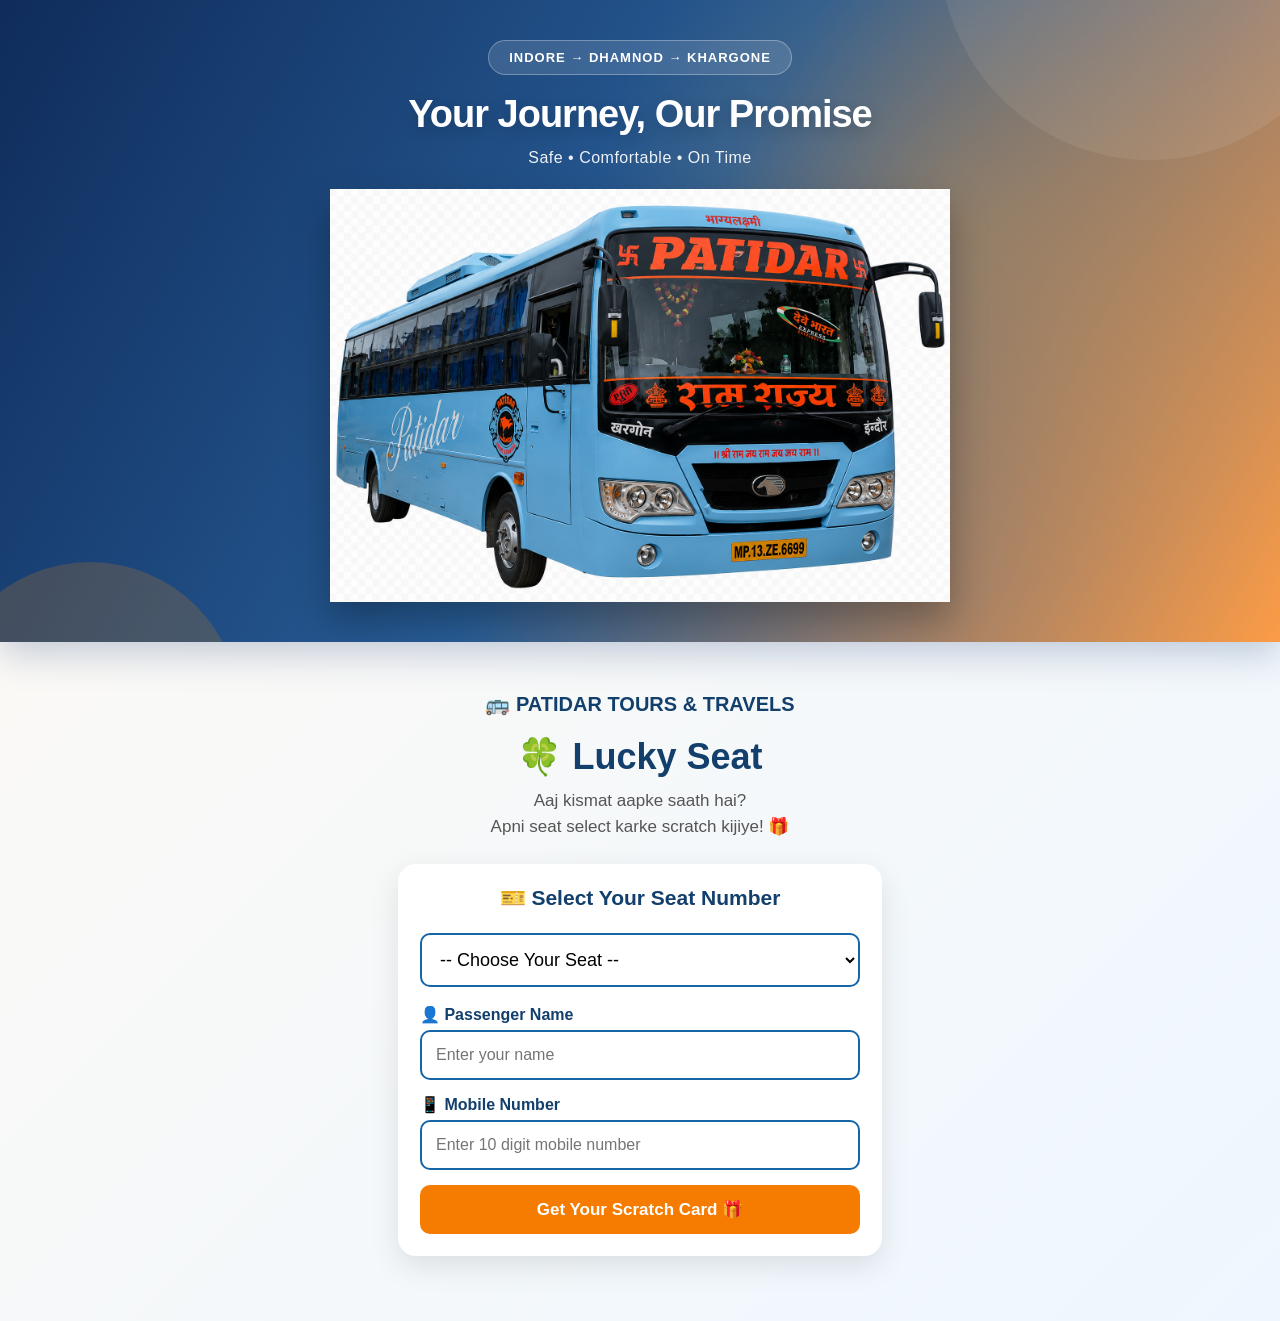
==== index.html @ 8075b00e "Update index.html" ====
<!DOCTYPE html>
<html lang="en">
<head>
<meta charset="UTF-8">
<meta name="viewport" content="width=device-width, initial-scale=1.0">

<title>Patidar Lucky Seat</title>

<style>
*{
    box-sizing:border-box;
}
    
body{
    margin:0;
    min-height:100vh;
    font-family:Arial, sans-serif;
    background:linear-gradient(135deg,#fffaf3,#eef7ff);
    color:#123f6b;
}

.container{
    width:100%;
    max-width:520px;
    margin:auto;
    padding:25px 18px 40px;
    text-align:center;
}

.brand{
    font-size:20px;
    font-weight:800;
    margin-bottom:20px;
}

h1{
    margin:0;
    font-size:36px;
}

.subtitle{
    color:#555;
    font-size:17px;
    line-height:1.5;
    margin:10px 0 25px;
}


/* SEAT SELECTION */

.seat-box{
    background:white;
    border-radius:18px;
    padding:22px;
    box-shadow:0 10px 30px rgba(0,0,0,.10);
    margin-bottom:25px;
}

.seat-box h2{
    margin-top:0;
    font-size:21px;
}

select{
    width:100%;
    padding:14px;
    font-size:18px;
    border:2px solid #1565a8;
    border-radius:10px;
    background:white;
    margin-top:5px;
}

.continue-btn{
    width:100%;
    border:0;
    border-radius:10px;
    padding:14px;
    margin-top:15px;
    font-size:17px;
    font-weight:bold;
    color:white;
    background:#f57c00;
    cursor:pointer;
}


/* SCRATCH AREA */

#gameArea{
    display:none;
}

.selected-seat{
    font-size:18px;
    font-weight:bold;
    margin-bottom:15px;
}

.scratch-wrapper{
    position:relative;
    width:100%;
    height:300px;
    border-radius:22px;
    overflow:hidden;
    box-shadow:0 12px 35px rgba(0,0,0,.18);
    background:white;
}

.result{
    position:absolute;
    inset:0;
    display:flex;
    flex-direction:column;
    align-items:center;
    justify-content:center;
    padding:25px;
    background:white;
}

.result-icon{
    font-size:55px;
    margin-bottom:5px;
}

.result h2{
    margin:5px 0 10px;
    font-size:27px;
}

.result p{
    margin:5px 0;
    font-size:17px;
    line-height:1.45;
}

.winner{
    color:#ef6c00;
}

.loser{
    color:#1565a8;
}

.discount{
    font-size:32px !important;
    font-weight:900;
    color:#ef6c00;
}

.verify{
    margin-top:13px !important;
    font-size:13px !important;
    color:#666;
}


/* CANVAS */

canvas{
    position:absolute;
    inset:0;
    width:100%;
    height:100%;
    cursor:pointer;
    touch-action:none;
}

.scratch-text{
    margin-top:20px;
    font-size:21px;
    font-weight:bold;
}

.small{
    color:#666;
    font-size:14px;
    margin-top:7px;
}


/* MOBILE */

@media(max-width:480px){

    .container{
        padding-top:20px;
    }

    h1{
        font-size:31px;
    }

    .scratch-wrapper{
        height:280px;
    }
}
    /* ===== PREMIUM ANIMATED BACKGROUND ===== */

.premium-bg{
    position: fixed;
    inset: 0;
    overflow: hidden;
    pointer-events: none;
    z-index: 0;
}

.container{
    position: relative;
    z-index: 2;
}

/* Floating Items */
.float-item{
    position: absolute;
    opacity: 0.16;
    font-size: 28px;
    animation: premiumFloat 9s ease-in-out infinite;
    filter: blur(0.2px);
}

.f1{ left:8%;  top:15%; animation-delay:0s; }
.f2{ left:88%; top:22%; animation-delay:1s; }
.f3{ left:18%; top:72%; animation-delay:2s; }
.f4{ left:82%; top:68%; animation-delay:3s; }
.f5{ left:48%; top:8%;  animation-delay:4s; }
.f6{ left:65%; top:82%; animation-delay:5s; }
.f7{ left:4%;  top:48%; animation-delay:6s; }

@keyframes premiumFloat{
    0%,100%{
        transform: translateY(0) rotate(0deg) scale(1);
    }

    50%{
        transform: translateY(-30px) rotate(10deg) scale(1.12);
    }
}


/* ===== MOVING BUS ===== */

.bus-animation{
    position: fixed;
    bottom: 18px;
    left: -100px;
    z-index: 1;
    pointer-events: none;
    opacity: 0.22;
    animation: busDrive 22s linear infinite;
}

.bus-animation span{
    font-size: 38px;
    display: block;
    animation: busBounce 0.7s ease-in-out infinite alternate;
}

@keyframes busDrive{
    from{
        transform: translateX(-100px);
    }

    to{
        transform: translateX(calc(100vw + 200px));
    }
}

@keyframes busBounce{
    from{
        transform: translateY(0);
    }

    to{
        transform: translateY(-3px);
    }
}


/* Mobile Optimization */

@media(max-width:600px){

    .float-item{
        font-size:22px;
        opacity:0.12;
    }

    .bus-animation span{
        font-size:30px;
    }

    .bus-animation{
        animation-duration:18s;
    }
}
/* ===== PREMIUM HERO SECTION ===== */

.hero-section{
    position:relative;
    width:100%;
    min-height:260px;
    margin-bottom:25px;
    overflow:hidden;

    background:
        linear-gradient(
            120deg,
            rgba(5,35,85,0.96),
            rgba(10,70,135,0.88),
            rgba(255,120,0,0.72)
        );

    display:flex;
    align-items:center;
    justify-content:center;

    box-shadow:0 12px 35px rgba(0,40,100,0.22);
}

.hero-section::before{
    content:"";
    position:absolute;
    width:420px;
    height:420px;
    border-radius:50%;
    background:rgba(255,255,255,0.08);
    top:-260px;
    right:-80px;
}

.hero-section::after{
    content:"";
    position:absolute;
    width:300px;
    height:300px;
    border-radius:50%;
    background:rgba(255,140,0,0.18);
    bottom:-220px;
    left:-60px;
}

.hero-overlay{
    position:absolute;
    inset:0;
    background:
        radial-gradient(
            circle at 75% 35%,
            rgba(255,165,50,0.25),
            transparent 35%
        );
}

.hero-content{
    position:relative;
    z-index:2;
    text-align:center;
    color:white;
    padding:40px 20px;
}

.hero-route{
    display:inline-block;
    padding:9px 20px;
    margin-bottom:18px;

    background:rgba(255,255,255,0.13);
    border:1px solid rgba(255,255,255,0.30);
    border-radius:50px;

    font-size:13px;
    font-weight:700;
    letter-spacing:1px;

    backdrop-filter:blur(8px);
}

.hero-content h2{
    margin:0;
    font-size:38px;
    font-weight:800;
    letter-spacing:-1px;
    text-shadow:0 4px 15px rgba(0,0,0,0.18);
}

.hero-content p{
    margin:13px 0 0;
    font-size:16px;
    font-weight:500;
    letter-spacing:.5px;
    opacity:.92;
}

@media(max-width:600px){

    .hero-section{
        min-height:220px;
    }

    .hero-content{
        padding:32px 15px;
    }

    .hero-content h2{
        font-size:29px;
    }

    .hero-route{
        font-size:11px;
        padding:8px 14px;
    }

    .hero-content p{
        font-size:14px;
    }
}
    /* ===== HERO BUS IMAGE ===== */

.hero-bus-wrap{
    width:100%;
    display:flex;
    justify-content:center;
    margin-top:22px;
    position:relative;
    z-index:3;
}

.hero-bus{
    width:min(620px, 92vw);
    height:auto;
    display:block;
    object-fit:contain;

    filter:drop-shadow(0 18px 18px rgba(0,0,0,0.28));

    animation:heroBusFloat 4s ease-in-out infinite;
}

@keyframes heroBusFloat{
    0%,100%{
        transform:translateY(0);
    }

    50%{
        transform:translateY(-7px);
    }
}

@media(max-width:600px){

    .hero-bus-wrap{
        margin-top:16px;
    }

    .hero-bus{
        width:96%;
    }
}
</style>
</head>
<body>

<!-- PREMIUM HERO SECTION -->
<section class="hero-section">

    <div class="hero-overlay"></div>

    <div class="hero-content">
        <div class="hero-route">
            INDORE → DHAMNOD → KHARGONE
        </div>

        <h2>Your Journey, Our Promise</h2>

        <p>Safe • Comfortable • On Time</p>
<div class="hero-bus-wrap">
    <img src="patidar - bus.png" alt="Patidar Tours and Travels Bus" class="hero-bus">
</div>
    </div>

</section>
<!-- PREMIUM HERO SECTION END -->
    
<div class="container">

    <div class="brand">
        🚌 PATIDAR TOURS & TRAVELS
    </div>

    <h1>🍀 Lucky Seat</h1>

    <div class="subtitle">
        Aaj kismat aapke saath hai?<br>
        Apni seat select karke scratch kijiye! 🎁
    </div>


    <!-- SEAT SELECTION -->

    <div class="seat-box" id="seatBox">

        <h2>🎫 Select Your Seat Number</h2>

        <select id="seatSelect">
            <option value="">-- Choose Your Seat --</option>
        </select>
<div style="margin-top:18px; text-align:left;">

    <label for="passengerName"><b>👤 Passenger Name</b></label>
    <input
        type="text"
        id="passengerName"
        placeholder="Enter your name"
        required
        style="width:100%; padding:14px; margin-top:6px; margin-bottom:15px;
        font-size:16px; border:2px solid #1565a8; border-radius:10px;"
    >

    <label for="mobileNumber"><b>📱 Mobile Number</b></label>
    <input
        type="tel"
        id="mobileNumber"
        placeholder="Enter 10 digit mobile number"
        maxlength="10"
        inputmode="numeric"
        required
        style="width:100%; padding:14px; margin-top:6px;
        font-size:16px; border:2px solid #1565a8; border-radius:10px;"
    >

</div>
        <button class="continue-btn" onclick="submitPassengerData()">
    Get Your Scratch Card 🎁
</button>

    </div>


    <!-- SCRATCH GAME -->

    <div id="gameArea">

        <div class="selected-seat">
            🎫 Your Seat: <span id="displaySeat"></span>
        </div>

        <div class="scratch-wrapper">

            <div class="result" id="result"></div>

            <canvas id="scratchCanvas"></canvas>

        </div>

        <div class="scratch-text">
            👆 Scratch Here
        </div>

        <div class="small">
            Use your finger to scratch the card
        </div>

    </div>

</div>


<script>
const SHEET_WEB_APP_URL = "https://script.google.com/macros/s/AKfycbxPa65lJwIrm06nA1Egi23fTiOw15fePBLlhkHY67nPVcqnFiXXKgF8hLTj6h0CP2_F-g/exec";
/* ==================================================
   🔐 DAILY LUCKY SEATS

   DAILY SIRF YE 2 NUMBERS CHANGE KARNE HAIN.

   Example:
   const luckySeats = [12, 28];

================================================== */

const luckySeats = [3, 7];


/* CREATE SEATS 1 TO 45 */

const seatSelect = document.getElementById("seatSelect");

for(let i = 1; i <= 45; i++){

    const option = document.createElement("option");

    option.value = i;
    option.textContent = "Seat " + i;

    seatSelect.appendChild(option);
}

async function submitPassengerData() {

    const seat = document.getElementById("seatSelect").value;
    const name = document.getElementById("passengerName").value.trim();
    const mobile = document.getElementById("mobileNumber").value.trim();

    if (!seat) {
        alert("Please select your actual seat number.");
        return;
    }

    if (!name) {
        alert("Please enter your name.");
        return;
    }

    if (!/^[0-9]{10}$/.test(mobile)) {
        alert("Please enter a valid 10 digit mobile number.");
        return;
    }

    try {

        startGame();

    } catch (error) {

        alert("Something went wrong. Please try again.");

    }
}
/* START GAME */

function startGame(){

    const seat = parseInt(seatSelect.value);

    if(!seat){

        alert("Please select your actual seat number.");

        return;
    }

    document.getElementById("seatBox").style.display = "none";

    document.getElementById("gameArea").style.display = "block";

    document.getElementById("displaySeat").textContent = seat;

    createResult(seat);

    setupScratch();
}


/* CREATE RESULT */

function createResult(seat){

    const result = document.getElementById("result");

    if(luckySeats.includes(seat)){

        result.innerHTML = `

        <div class="result-icon">🎉</div>

        <h2 class="winner">
            CONGRATULATIONS!
        </h2>

        <p>
            Your seat is today's
            <strong>Lucky Seat!</strong>
        </p>

        <p class="discount">
            🎁 50% OFF
        </p>

        <p>
            Enjoy your lucky journey with<br>
            Patidar Tours & Travels 🚌
        </p>

        <p class="verify">
            *Offer valid only for the selected seat number.
            Please show this screen and your ticket to the conductor.
        </p>

        `;

    }else{

        result.innerHTML = `

        <div class="result-icon">🍀</div>

        <h2 class="loser">
            BETTER LUCK NEXT TIME!
        </h2>

        <p>
            Aaj kismat thodi aur door hai 😊
        </p>

        <p>
            Keep travelling with<br>
            <strong>Patidar Tours & Travels</strong>
        </p>

        <p>
            🚌 Have a Safe & Pleasant Journey!
        </p>

        `;
    }  

    const passengerName = document.getElementById("passengerName").value.trim();
const mobileNumber = document.getElementById("mobileNumber").value.trim();

const resultStatus = luckySeats.includes(seat) ? "WIN - 50% OFF" : "LOSE";

fetch(SHEET_WEB_APP_URL, {
    method: "POST",
    mode: "no-cors",
    headers: {
        "Content-Type": "application/json"
    },
    body: JSON.stringify({
        name: passengerName,
        mobile: mobileNumber,
        seat: seat,
        result: resultStatus
    })
});
}


/* SCRATCH CARD */

function setupScratch(){

    const canvas = document.getElementById("scratchCanvas");

    const wrapper = canvas.parentElement;

    const rect = wrapper.getBoundingClientRect();

    const dpr = window.devicePixelRatio || 1;

    canvas.width = rect.width * dpr;
    canvas.height = rect.height * dpr;

    const ctx = canvas.getContext("2d");

    ctx.scale(dpr,dpr);


    /* Scratch Cover */

    const gradient = ctx.createLinearGradient(
        0,
        0,
        rect.width,
        rect.height
    );

    gradient.addColorStop(0,"#07599a");
    gradient.addColorStop(.55,"#1679ba");
    gradient.addColorStop(1,"#f57c00");

    ctx.fillStyle = gradient;

    ctx.fillRect(
        0,
        0,
        rect.width,
        rect.height
    );


    /* Cover Text */

    ctx.fillStyle = "white";

    ctx.textAlign = "center";

    ctx.font = "bold 28px Arial";

    ctx.fillText(
        "🎁 SCRATCH HERE",
        rect.width / 2,
        rect.height / 2
    );

    ctx.font = "16px Arial";

    ctx.fillText(
        "Reveal Your Luck",
        rect.width / 2,
        rect.height / 2 + 35
    );


    let scratching = false;


    function scratch(x,y){

        ctx.globalCompositeOperation = "destination-out";

        ctx.beginPath();

        ctx.arc(
            x,
            y,
            28,
            0,
            Math.PI * 2
        );

        ctx.fill();
    }


    function position(e){

        const r = canvas.getBoundingClientRect();

        const point = e.touches ? e.touches[0] : e;

        return {
            x:point.clientX-r.left,
            y:point.clientY-r.top
        };
    }


    canvas.addEventListener("mousedown",()=>scratching=true);

    canvas.addEventListener("mouseup",()=>scratching=false);

    canvas.addEventListener("mouseleave",()=>scratching=false);


    canvas.addEventListener("mousemove",(e)=>{

        if(!scratching) return;

        const p=position(e);

        scratch(p.x,p.y);
    });


    canvas.addEventListener("touchstart",(e)=>{

        e.preventDefault();

        scratching=true;

        const p=position(e);

        scratch(p.x,p.y);

    },{passive:false});


    canvas.addEventListener("touchmove",(e)=>{

        e.preventDefault();

        if(!scratching) return;

        const p=position(e);

        scratch(p.x,p.y);

    },{passive:false});


    canvas.addEventListener("touchend",()=>scratching=false);

}

</script>

</body>
</html>
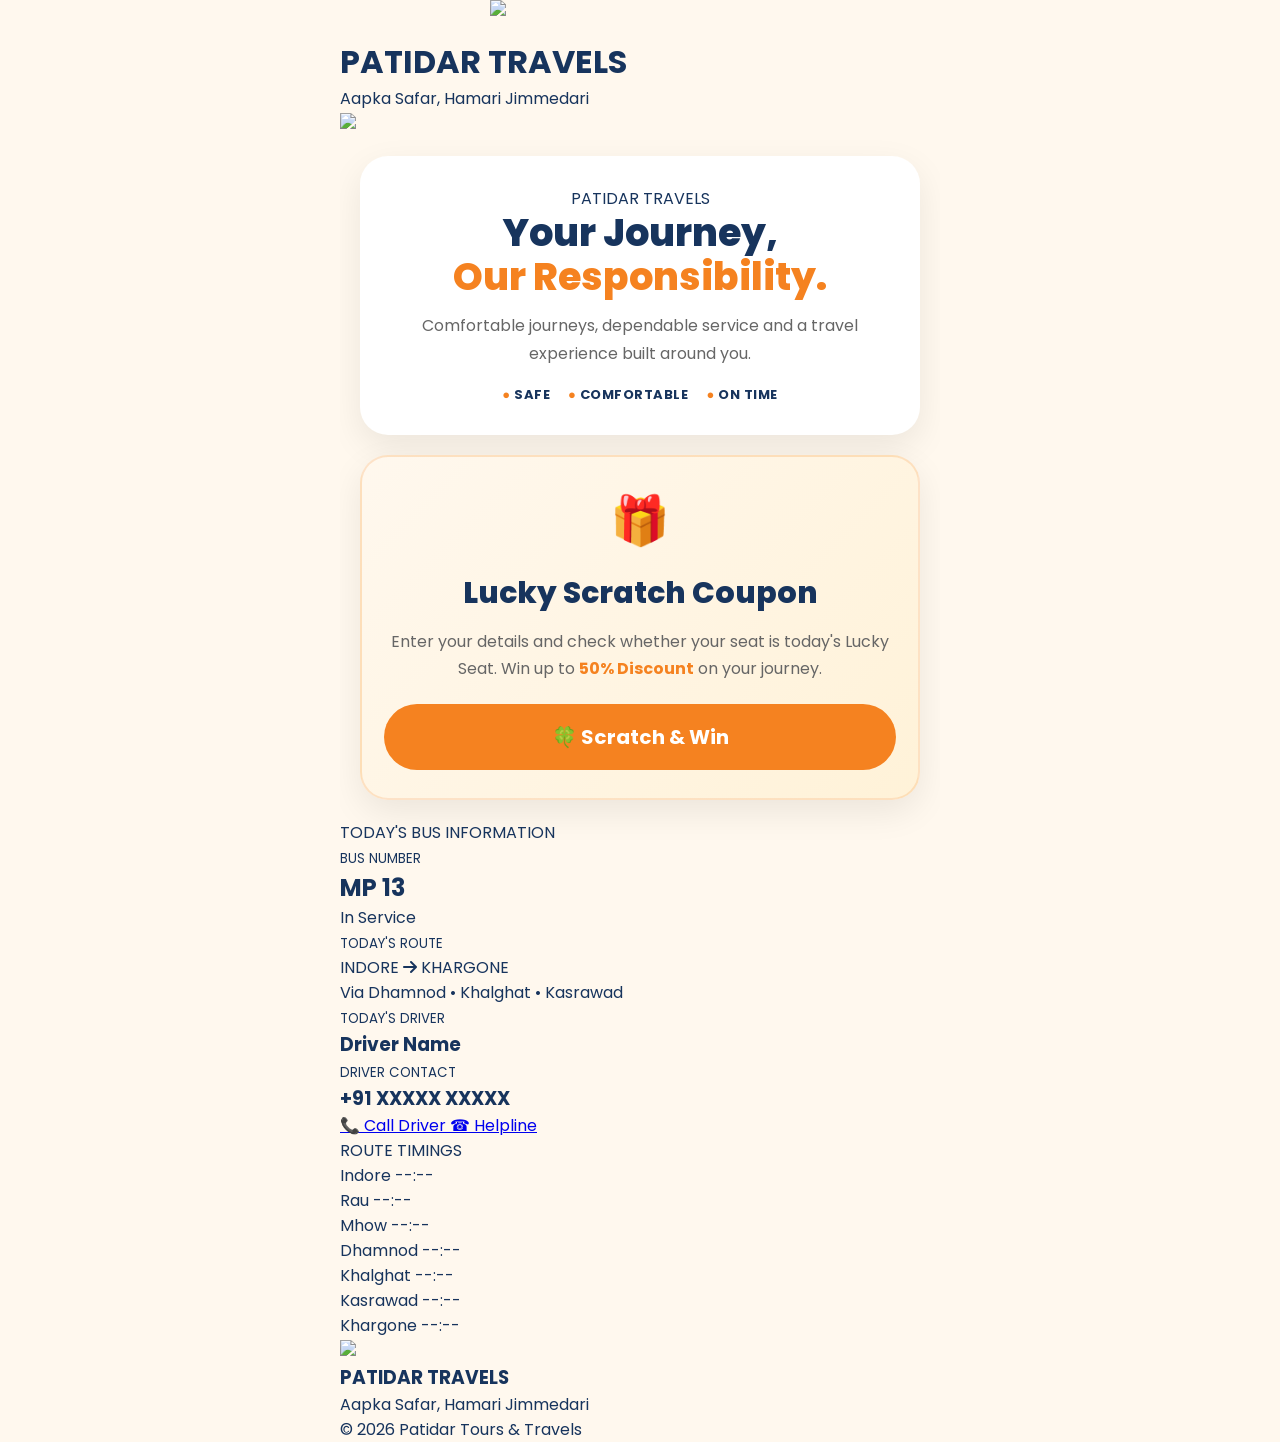
==== commit b359df2b: "Update index.html" ====
--- a/index.html
+++ b/index.html
@@ -1,887 +1,301 @@
 <!DOCTYPE html>
 <html lang="en">
+
 <head>
+
 <meta charset="UTF-8">
+
 <meta name="viewport" content="width=device-width, initial-scale=1.0">
 
 <title>Patidar Lucky Seat</title>
 
-<style>
-*{
-    box-sizing:border-box;
-}
-    
-body{
-    margin:0;
-    min-height:100vh;
-    font-family:Arial, sans-serif;
-    background:linear-gradient(135deg,#fffaf3,#eef7ff);
-    color:#123f6b;
-}
-
-.container{
-    width:100%;
-    max-width:520px;
-    margin:auto;
-    padding:25px 18px 40px;
-    text-align:center;
-}
-
-.brand{
-    font-size:20px;
-    font-weight:800;
-    margin-bottom:20px;
-}
-
-h1{
-    margin:0;
-    font-size:36px;
-}
-
-.subtitle{
-    color:#555;
-    font-size:17px;
-    line-height:1.5;
-    margin:10px 0 25px;
-}
-
-
-/* SEAT SELECTION */
-
-.seat-box{
-    background:white;
-    border-radius:18px;
-    padding:22px;
-    box-shadow:0 10px 30px rgba(0,0,0,.10);
-    margin-bottom:25px;
-}
-
-.seat-box h2{
-    margin-top:0;
-    font-size:21px;
-}
-
-select{
-    width:100%;
-    padding:14px;
-    font-size:18px;
-    border:2px solid #1565a8;
-    border-radius:10px;
-    background:white;
-    margin-top:5px;
-}
-
-.continue-btn{
-    width:100%;
-    border:0;
-    border-radius:10px;
-    padding:14px;
-    margin-top:15px;
-    font-size:17px;
-    font-weight:bold;
-    color:white;
-    background:#f57c00;
-    cursor:pointer;
-}
-
-
-/* SCRATCH AREA */
-
-#gameArea{
-    display:none;
-}
-
-.selected-seat{
-    font-size:18px;
-    font-weight:bold;
-    margin-bottom:15px;
-}
-
-.scratch-wrapper{
-    position:relative;
-    width:100%;
-    height:300px;
-    border-radius:22px;
-    overflow:hidden;
-    box-shadow:0 12px 35px rgba(0,0,0,.18);
-    background:white;
-}
-
-.result{
-    position:absolute;
-    inset:0;
-    display:flex;
-    flex-direction:column;
-    align-items:center;
-    justify-content:center;
-    padding:25px;
-    background:white;
-}
-
-.result-icon{
-    font-size:55px;
-    margin-bottom:5px;
-}
-
-.result h2{
-    margin:5px 0 10px;
-    font-size:27px;
-}
-
-.result p{
-    margin:5px 0;
-    font-size:17px;
-    line-height:1.45;
-}
-
-.winner{
-    color:#ef6c00;
-}
-
-.loser{
-    color:#1565a8;
-}
-
-.discount{
-    font-size:32px !important;
-    font-weight:900;
-    color:#ef6c00;
-}
-
-.verify{
-    margin-top:13px !important;
-    font-size:13px !important;
-    color:#666;
-}
-
-
-/* CANVAS */
-
-canvas{
-    position:absolute;
-    inset:0;
-    width:100%;
-    height:100%;
-    cursor:pointer;
-    touch-action:none;
-}
-
-.scratch-text{
-    margin-top:20px;
-    font-size:21px;
-    font-weight:bold;
-}
-
-.small{
-    color:#666;
-    font-size:14px;
-    margin-top:7px;
-}
-
-
-/* MOBILE */
-
-@media(max-width:480px){
-
-    .container{
-        padding-top:20px;
-    }
-
-    h1{
-        font-size:31px;
-    }
-
-    .scratch-wrapper{
-        height:280px;
-    }
-}
-    /* ===== PREMIUM ANIMATED BACKGROUND ===== */
-
-.premium-bg{
-    position: fixed;
-    inset: 0;
-    overflow: hidden;
-    pointer-events: none;
-    z-index: 0;
-}
-
-.container{
-    position: relative;
-    z-index: 2;
-}
-
-/* Floating Items */
-.float-item{
-    position: absolute;
-    opacity: 0.16;
-    font-size: 28px;
-    animation: premiumFloat 9s ease-in-out infinite;
-    filter: blur(0.2px);
-}
-
-.f1{ left:8%;  top:15%; animation-delay:0s; }
-.f2{ left:88%; top:22%; animation-delay:1s; }
-.f3{ left:18%; top:72%; animation-delay:2s; }
-.f4{ left:82%; top:68%; animation-delay:3s; }
-.f5{ left:48%; top:8%;  animation-delay:4s; }
-.f6{ left:65%; top:82%; animation-delay:5s; }
-.f7{ left:4%;  top:48%; animation-delay:6s; }
-
-@keyframes premiumFloat{
-    0%,100%{
-        transform: translateY(0) rotate(0deg) scale(1);
-    }
-
-    50%{
-        transform: translateY(-30px) rotate(10deg) scale(1.12);
-    }
-}
-
-
-/* ===== MOVING BUS ===== */
-
-.bus-animation{
-    position: fixed;
-    bottom: 18px;
-    left: -100px;
-    z-index: 1;
-    pointer-events: none;
-    opacity: 0.22;
-    animation: busDrive 22s linear infinite;
-}
-
-.bus-animation span{
-    font-size: 38px;
-    display: block;
-    animation: busBounce 0.7s ease-in-out infinite alternate;
-}
-
-@keyframes busDrive{
-    from{
-        transform: translateX(-100px);
-    }
-
-    to{
-        transform: translateX(calc(100vw + 200px));
-    }
-}
-
-@keyframes busBounce{
-    from{
-        transform: translateY(0);
-    }
-
-    to{
-        transform: translateY(-3px);
-    }
-}
-
-
-/* Mobile Optimization */
-
-@media(max-width:600px){
-
-    .float-item{
-        font-size:22px;
-        opacity:0.12;
-    }
-
-    .bus-animation span{
-        font-size:30px;
-    }
-
-    .bus-animation{
-        animation-duration:18s;
-    }
-}
-/* ===== PREMIUM HERO SECTION ===== */
-
-.hero-section{
-    position:relative;
-    width:100%;
-    min-height:260px;
-    margin-bottom:25px;
-    overflow:hidden;
-
-    background:
-        linear-gradient(
-            120deg,
-            rgba(5,35,85,0.96),
-            rgba(10,70,135,0.88),
-            rgba(255,120,0,0.72)
-        );
-
-    display:flex;
-    align-items:center;
-    justify-content:center;
-
-    box-shadow:0 12px 35px rgba(0,40,100,0.22);
-}
-
-.hero-section::before{
-    content:"";
-    position:absolute;
-    width:420px;
-    height:420px;
-    border-radius:50%;
-    background:rgba(255,255,255,0.08);
-    top:-260px;
-    right:-80px;
-}
-
-.hero-section::after{
-    content:"";
-    position:absolute;
-    width:300px;
-    height:300px;
-    border-radius:50%;
-    background:rgba(255,140,0,0.18);
-    bottom:-220px;
-    left:-60px;
-}
-
-.hero-overlay{
-    position:absolute;
-    inset:0;
-    background:
-        radial-gradient(
-            circle at 75% 35%,
-            rgba(255,165,50,0.25),
-            transparent 35%
-        );
-}
-
-.hero-content{
-    position:relative;
-    z-index:2;
-    text-align:center;
-    color:white;
-    padding:40px 20px;
-}
-
-.hero-route{
-    display:inline-block;
-    padding:9px 20px;
-    margin-bottom:18px;
-
-    background:rgba(255,255,255,0.13);
-    border:1px solid rgba(255,255,255,0.30);
-    border-radius:50px;
-
-    font-size:13px;
-    font-weight:700;
-    letter-spacing:1px;
-
-    backdrop-filter:blur(8px);
-}
-
-.hero-content h2{
-    margin:0;
-    font-size:38px;
-    font-weight:800;
-    letter-spacing:-1px;
-    text-shadow:0 4px 15px rgba(0,0,0,0.18);
-}
-
-.hero-content p{
-    margin:13px 0 0;
-    font-size:16px;
-    font-weight:500;
-    letter-spacing:.5px;
-    opacity:.92;
-}
-
-@media(max-width:600px){
-
-    .hero-section{
-        min-height:220px;
-    }
-
-    .hero-content{
-        padding:32px 15px;
-    }
-
-    .hero-content h2{
-        font-size:29px;
-    }
-
-    .hero-route{
-        font-size:11px;
-        padding:8px 14px;
-    }
-
-    .hero-content p{
-        font-size:14px;
-    }
-}
-    /* ===== HERO BUS IMAGE ===== */
-
-.hero-bus-wrap{
-    width:100%;
-    display:flex;
-    justify-content:center;
-    margin-top:22px;
-    position:relative;
-    z-index:3;
-}
-
-.hero-bus{
-    width:min(620px, 92vw);
-    height:auto;
-    display:block;
-    object-fit:contain;
-
-    filter:drop-shadow(0 18px 18px rgba(0,0,0,0.28));
-
-    animation:heroBusFloat 4s ease-in-out infinite;
-}
-
-@keyframes heroBusFloat{
-    0%,100%{
-        transform:translateY(0);
-    }
-
-    50%{
-        transform:translateY(-7px);
-    }
-}
-
-@media(max-width:600px){
-
-    .hero-bus-wrap{
-        margin-top:16px;
-    }
-
-    .hero-bus{
-        width:96%;
-    }
-}
-</style>
+<link rel="preconnect" href="https://fonts.googleapis.com">
+
+<link rel="preconnect" href="https://fonts.gstatic.com" crossorigin>
+
+<link href="https://fonts.googleapis.com/css2?family=Poppins:wght@300;400;500;600;700;800&display=swap" rel="stylesheet">
+
+<link rel="stylesheet"
+href="https://cdnjs.cloudflare.com/ajax/libs/font-awesome/6.6.0/css/all.min.css">
+
+<link rel="stylesheet" href="style.css">
+
 </head>
+
 <body>
 
-<!-- PREMIUM HERO SECTION -->
-<section class="hero-section">
-
-    <div class="hero-overlay"></div>
-
-    <div class="hero-content">
-        <div class="hero-route">
-            INDORE → DHAMNOD → KHARGONE
-        </div>
-
-        <h2>Your Journey, Our Promise</h2>
-
-        <p>Safe • Comfortable • On Time</p>
-<div class="hero-bus-wrap">
-    <img src="patidar - bus.png" alt="Patidar Tours and Travels Bus" class="hero-bus">
-</div>
-    </div>
+<div class="container">
+
+<header class="top-header">
+
+<div class="logo-box">
+
+<img src="patidar-logo.png" class="logo">
+
+<h1>PATIDAR TRAVELS</h1>
+
+<p>Aapka Safar, Hamari Jimmedari</p>
+
+</div>
+
+<div class="bus-box">
+
+<img src="patidar-bus.png" class="bus-image">
+
+</div>
+
+</header>
+
+<section class="hero-card">
+
+<div class="brand-line">
+
+PATIDAR TRAVELS
+
+</div>
+
+<h2>
+
+Your Journey,
+
+<span>Our Responsibility.</span>
+
+</h2>
+
+<p>
+
+Comfortable journeys, dependable service and a travel experience built around you.
+
+</p>
+
+<div class="features">
+
+<span>SAFE</span>
+
+<span>COMFORTABLE</span>
+
+<span>ON TIME</span>
+
+</div>
 
 </section>
-<!-- PREMIUM HERO SECTION END -->
-    
-<div class="container">
-
-    <div class="brand">
-        🚌 PATIDAR TOURS & TRAVELS
-    </div>
-
-    <h1>🍀 Lucky Seat</h1>
-
-    <div class="subtitle">
-        Aaj kismat aapke saath hai?<br>
-        Apni seat select karke scratch kijiye! 🎁
-    </div>
-
-
-    <!-- SEAT SELECTION -->
-
-    <div class="seat-box" id="seatBox">
-
-        <h2>🎫 Select Your Seat Number</h2>
-
-        <select id="seatSelect">
-            <option value="">-- Choose Your Seat --</option>
-        </select>
-<div style="margin-top:18px; text-align:left;">
-
-    <label for="passengerName"><b>👤 Passenger Name</b></label>
-    <input
-        type="text"
-        id="passengerName"
-        placeholder="Enter your name"
-        required
-        style="width:100%; padding:14px; margin-top:6px; margin-bottom:15px;
-        font-size:16px; border:2px solid #1565a8; border-radius:10px;"
-    >
-
-    <label for="mobileNumber"><b>📱 Mobile Number</b></label>
-    <input
-        type="tel"
-        id="mobileNumber"
-        placeholder="Enter 10 digit mobile number"
-        maxlength="10"
-        inputmode="numeric"
-        required
-        style="width:100%; padding:14px; margin-top:6px;
-        font-size:16px; border:2px solid #1565a8; border-radius:10px;"
-    >
-
-</div>
-        <button class="continue-btn" onclick="submitPassengerData()">
-    Get Your Scratch Card 🎁
-</button>
-
-    </div>
-
-
-    <!-- SCRATCH GAME -->
-
-    <div id="gameArea">
-
-        <div class="selected-seat">
-            🎫 Your Seat: <span id="displaySeat"></span>
-        </div>
-
-        <div class="scratch-wrapper">
-
-            <div class="result" id="result"></div>
-
-            <canvas id="scratchCanvas"></canvas>
-
-        </div>
-
-        <div class="scratch-text">
-            👆 Scratch Here
-        </div>
-
-        <div class="small">
-            Use your finger to scratch the card
-        </div>
-
-    </div>
-
-</div>
-
-
-<script>
-const SHEET_WEB_APP_URL = "https://script.google.com/macros/s/AKfycbxPa65lJwIrm06nA1Egi23fTiOw15fePBLlhkHY67nPVcqnFiXXKgF8hLTj6h0CP2_F-g/exec";
-/* ==================================================
-   🔐 DAILY LUCKY SEATS
-
-   DAILY SIRF YE 2 NUMBERS CHANGE KARNE HAIN.
-
-   Example:
-   const luckySeats = [12, 28];
-
-================================================== */
-
-const luckySeats = [3, 7];
-
-
-/* CREATE SEATS 1 TO 45 */
-
-const seatSelect = document.getElementById("seatSelect");
-
-for(let i = 1; i <= 45; i++){
-
-    const option = document.createElement("option");
-
-    option.value = i;
-    option.textContent = "Seat " + i;
-
-    seatSelect.appendChild(option);
-}
-
-async function submitPassengerData() {
-
-    const seat = document.getElementById("seatSelect").value;
-    const name = document.getElementById("passengerName").value.trim();
-    const mobile = document.getElementById("mobileNumber").value.trim();
-
-    if (!seat) {
-        alert("Please select your actual seat number.");
-        return;
-    }
-
-    if (!name) {
-        alert("Please enter your name.");
-        return;
-    }
-
-    if (!/^[0-9]{10}$/.test(mobile)) {
-        alert("Please enter a valid 10 digit mobile number.");
-        return;
-    }
-
-    try {
-
-        startGame();
-
-    } catch (error) {
-
-        alert("Something went wrong. Please try again.");
-
-    }
-}
-/* START GAME */
-
-function startGame(){
-
-    const seat = parseInt(seatSelect.value);
-
-    if(!seat){
-
-        alert("Please select your actual seat number.");
-
-        return;
-    }
-
-    document.getElementById("seatBox").style.display = "none";
-
-    document.getElementById("gameArea").style.display = "block";
-
-    document.getElementById("displaySeat").textContent = seat;
-
-    createResult(seat);
-
-    setupScratch();
-}
-
-
-/* CREATE RESULT */
-
-function createResult(seat){
-
-    const result = document.getElementById("result");
-
-    if(luckySeats.includes(seat)){
-
-        result.innerHTML = `
-
-        <div class="result-icon">🎉</div>
-
-        <h2 class="winner">
-            CONGRATULATIONS!
-        </h2>
-
-        <p>
-            Your seat is today's
-            <strong>Lucky Seat!</strong>
-        </p>
-
-        <p class="discount">
-            🎁 50% OFF
-        </p>
-
-        <p>
-            Enjoy your lucky journey with<br>
-            Patidar Tours & Travels 🚌
-        </p>
-
-        <p class="verify">
-            *Offer valid only for the selected seat number.
-            Please show this screen and your ticket to the conductor.
-        </p>
-
-        `;
-
-    }else{
-
-        result.innerHTML = `
-
-        <div class="result-icon">🍀</div>
-
-        <h2 class="loser">
-            BETTER LUCK NEXT TIME!
-        </h2>
-
-        <p>
-            Aaj kismat thodi aur door hai 😊
-        </p>
-
-        <p>
-            Keep travelling with<br>
-            <strong>Patidar Tours & Travels</strong>
-        </p>
-
-        <p>
-            🚌 Have a Safe & Pleasant Journey!
-        </p>
-
-        `;
-    }  
-
-    const passengerName = document.getElementById("passengerName").value.trim();
-const mobileNumber = document.getElementById("mobileNumber").value.trim();
-
-const resultStatus = luckySeats.includes(seat) ? "WIN - 50% OFF" : "LOSE";
-
-fetch(SHEET_WEB_APP_URL, {
-    method: "POST",
-    mode: "no-cors",
-    headers: {
-        "Content-Type": "application/json"
-    },
-    body: JSON.stringify({
-        name: passengerName,
-        mobile: mobileNumber,
-        seat: seat,
-        result: resultStatus
-    })
-});
-}
-
-
-/* SCRATCH CARD */
-
-function setupScratch(){
-
-    const canvas = document.getElementById("scratchCanvas");
-
-    const wrapper = canvas.parentElement;
-
-    const rect = wrapper.getBoundingClientRect();
-
-    const dpr = window.devicePixelRatio || 1;
-
-    canvas.width = rect.width * dpr;
-    canvas.height = rect.height * dpr;
-
-    const ctx = canvas.getContext("2d");
-
-    ctx.scale(dpr,dpr);
-
-
-    /* Scratch Cover */
-
-    const gradient = ctx.createLinearGradient(
-        0,
-        0,
-        rect.width,
-        rect.height
-    );
-
-    gradient.addColorStop(0,"#07599a");
-    gradient.addColorStop(.55,"#1679ba");
-    gradient.addColorStop(1,"#f57c00");
-
-    ctx.fillStyle = gradient;
-
-    ctx.fillRect(
-        0,
-        0,
-        rect.width,
-        rect.height
-    );
-
-
-    /* Cover Text */
-
-    ctx.fillStyle = "white";
-
-    ctx.textAlign = "center";
-
-    ctx.font = "bold 28px Arial";
-
-    ctx.fillText(
-        "🎁 SCRATCH HERE",
-        rect.width / 2,
-        rect.height / 2
-    );
-
-    ctx.font = "16px Arial";
-
-    ctx.fillText(
-        "Reveal Your Luck",
-        rect.width / 2,
-        rect.height / 2 + 35
-    );
-
-
-    let scratching = false;
-
-
-    function scratch(x,y){
-
-        ctx.globalCompositeOperation = "destination-out";
-
-        ctx.beginPath();
-
-        ctx.arc(
-            x,
-            y,
-            28,
-            0,
-            Math.PI * 2
-        );
-
-        ctx.fill();
-    }
-
-
-    function position(e){
-
-        const r = canvas.getBoundingClientRect();
-
-        const point = e.touches ? e.touches[0] : e;
-
-        return {
-            x:point.clientX-r.left,
-            y:point.clientY-r.top
-        };
-    }
-
-
-    canvas.addEventListener("mousedown",()=>scratching=true);
-
-    canvas.addEventListener("mouseup",()=>scratching=false);
-
-    canvas.addEventListener("mouseleave",()=>scratching=false);
-
-
-    canvas.addEventListener("mousemove",(e)=>{
-
-        if(!scratching) return;
-
-        const p=position(e);
-
-        scratch(p.x,p.y);
-    });
-
-
-    canvas.addEventListener("touchstart",(e)=>{
-
-        e.preventDefault();
-
-        scratching=true;
-
-        const p=position(e);
-
-        scratch(p.x,p.y);
-
-    },{passive:false});
-
-
-    canvas.addEventListener("touchmove",(e)=>{
-
-        e.preventDefault();
-
-        if(!scratching) return;
-
-        const p=position(e);
-
-        scratch(p.x,p.y);
-
-    },{passive:false});
-
-
-    canvas.addEventListener("touchend",()=>scratching=false);
-
-}
-
-</script>
+
+    <section class="scratch-card">
+
+<div class="gift-icon">
+
+🎁
+
+</div>
+
+<h2>
+
+Lucky Scratch Coupon
+
+</h2>
+
+<p>
+
+Enter your details and check whether your seat is today's Lucky Seat.
+
+Win up to <strong>50% Discount</strong> on your journey.
+
+</p>
+
+<a href="scratch.html" class="scratch-btn">
+
+🍀 Scratch & Win
+
+</a>
+
+</section>
+
+<section class="bus-info">
+
+<div class="section-title">
+
+TODAY'S BUS INFORMATION
+
+</div>
+
+<div class="bus-card">
+
+<div class="bus-head">
+
+<div class="bus-number">
+
+<small>BUS NUMBER</small>
+
+<h2>MP 13</h2>
+
+</div>
+
+<div class="status">
+
+<span class="dot"></span>
+
+In Service
+
+</div>
+
+</div>
+
+<div class="route-card">
+
+<small>TODAY'S ROUTE</small>
+
+<div class="route-line">
+
+<span>INDORE</span>
+
+<i class="fas fa-arrow-right"></i>
+
+<span>KHARGONE</span>
+
+</div>
+
+<p>
+
+Via Dhamnod • Khalghat • Kasrawad
+
+</p>
+
+</div>
+
+<div class="driver-grid">
+
+<div class="driver-box">
+
+<small>TODAY'S DRIVER</small>
+
+<h3>Driver Name</h3>
+
+</div>
+
+<div class="driver-box">
+
+<small>DRIVER CONTACT</small>
+
+<h3>+91 XXXXX XXXXX</h3>
+
+</div>
+
+</div>
+
+<div class="buttons">
+
+<a href="#">
+
+📞 Call Driver
+
+</a>
+
+<a href="#">
+
+☎ Helpline
+
+</a>
+
+</div>
+
+</div>
+
+</section>
+
+    <section class="route-section">
+
+<div class="section-title">
+
+ROUTE TIMINGS
+
+</div>
+
+<div class="time-card">
+
+<div class="time-row">
+
+<span>Indore</span>
+
+<span>--:--</span>
+
+</div>
+
+<div class="time-row">
+
+<span>Rau</span>
+
+<span>--:--</span>
+
+</div>
+
+<div class="time-row">
+
+<span>Mhow</span>
+
+<span>--:--</span>
+
+</div>
+
+<div class="time-row">
+
+<span>Dhamnod</span>
+
+<span>--:--</span>
+
+</div>
+
+<div class="time-row">
+
+<span>Khalghat</span>
+
+<span>--:--</span>
+
+</div>
+
+<div class="time-row">
+
+<span>Kasrawad</span>
+
+<span>--:--</span>
+
+</div>
+
+<div class="time-row">
+
+<span>Khargone</span>
+
+<span>--:--</span>
+
+</div>
+
+</div>
+
+</section>
+
+<footer class="footer">
+
+<img src="patidar-logo.png" class="footer-logo">
+
+<h3>PATIDAR TRAVELS</h3>
+
+<p>
+
+Aapka Safar, Hamari Jimmedari
+
+</p>
+
+<p class="copyright">
+
+© 2026 Patidar Tours & Travels
+
+</p>
+
+</footer>
+
+</div>
+
+<script src="script.js"></script>
 
 </body>
+
 </html>
--- a/style.css
+++ b/style.css
@@ -0,0 +1,422 @@
+/* ==========================================
+   PATIDAR TOURS & TRAVELS
+   FINAL CSS
+========================================== */
+
+*{
+margin:0;
+padding:0;
+box-sizing:border-box;
+}
+
+:root{
+
+--navy:#17345D;
+--orange:#F58220;
+--light:#FFF8EE;
+--white:#ffffff;
+--text:#555555;
+--shadow:0 12px 35px rgba(0,0,0,.08);
+
+}
+
+body{
+
+font-family:'Poppins',sans-serif;
+
+background:var(--light);
+
+color:var(--navy);
+
+}
+
+.container{
+
+max-width:600px;
+
+margin:auto;
+
+background:var(--light);
+
+min-height:100vh;
+
+overflow:hidden;
+
+}
+
+.hero{
+
+padding:30px 20px;
+
+text-align:center;
+
+}
+/* ==========================================
+   LOGO SECTION
+========================================== */
+
+.logo-section{
+
+display:flex;
+
+flex-direction:column;
+
+align-items:center;
+
+justify-content:center;
+
+margin-bottom:25px;
+
+}
+
+.logo{
+
+width:300px;
+
+max-width:95%;
+
+display:block;
+
+margin:0 auto 22px;
+
+object-fit:contain;
+
+}
+
+.logo-section h1{
+
+font-size:46px;
+
+font-weight:900;
+
+letter-spacing:1px;
+
+line-height:1.08;
+
+color:#17345D;
+
+text-align:center;
+
+margin-bottom:12px;
+
+}
+
+.logo-section h1 span{
+
+color:var(--orange);
+
+}
+
+.logo-section p{
+
+margin-top:10px;
+
+font-size:17px;
+
+font-weight:500;
+
+color:#666;
+
+text-align:center;
+
+}
+
+/* ==========================================
+   BUS IMAGE
+========================================== */
+
+.bus-section{
+
+display:flex;
+
+justify-content:center;
+
+align-items:center;
+
+width:100%;
+
+margin:28px auto 10px;
+
+}
+
+.bus{
+
+width:380px;
+
+max-width:96%;
+
+display:block;
+
+margin:auto;
+
+object-fit:contain;
+
+filter:drop-shadow(0 18px 35px rgba(0,0,0,.18));
+
+}
+
+.bus:hover{
+
+transform:scale(1.03);
+
+}
+/* ==========================================
+   HERO CARD
+========================================== */
+
+.hero-card{
+
+background:#ffffff;
+
+border-radius:28px;
+
+padding:28px 24px;
+
+margin:20px;
+
+box-shadow:var(--shadow);
+
+text-align:center;
+
+}
+
+.hero-card h2{
+
+font-size:44px;
+
+font-weight:900;
+
+line-height:1.08;
+
+margin-bottom:16px;
+
+color:#17345D;
+
+}
+
+.hero-card h2 span{
+
+display:block;
+
+color:var(--orange);
+
+}
+
+.hero-card p{
+
+font-size:16px;
+
+line-height:1.8;
+
+color:#666;
+
+margin-bottom:18px;
+
+}
+
+.features{
+
+display:flex;
+
+justify-content:center;
+
+gap:16px;
+
+flex-wrap:wrap;
+
+margin-top:10px;
+
+}
+
+.features span{
+
+font-size:15px;
+
+font-weight:700;
+
+letter-spacing:.5px;
+
+color:#17345D;
+
+}
+
+.features span::before{
+
+content:"● ";
+
+color:var(--orange);
+
+}
+
+/* ==========================
+   HERO CARD
+========================== */
+
+.hero-card{
+
+background:#fff;
+
+margin:20px;
+
+padding:30px 22px;
+
+border-radius:28px;
+
+box-shadow:0 12px 35px rgba(0,0,0,.08);
+
+text-align:center;
+
+}
+
+.hero-card h2{
+
+font-size:38px;
+
+line-height:1.15;
+
+font-weight:800;
+
+color:#17345D;
+
+margin-bottom:14px;
+
+}
+
+.hero-card h2 span{
+
+display:block;
+
+color:#F58220;
+
+}
+
+.hero-card p{
+
+font-size:16px;
+
+line-height:1.7;
+
+color:#666;
+
+margin-bottom:18px;
+
+}
+
+.features{
+
+display:flex;
+
+justify-content:center;
+
+gap:18px;
+
+flex-wrap:wrap;
+
+}
+
+.features span{
+
+font-size:13px;
+
+font-weight:700;
+
+color:#17345D;
+
+}
+
+.features span::before{
+
+content:"● ";
+
+color:#F58220;
+
+}
+/* ==========================
+   LUCKY SCRATCH CARD
+========================== */
+
+.scratch-card{
+
+background:linear-gradient(135deg,#FFF8EE,#FFF2D8);
+
+margin:20px;
+
+padding:28px 22px;
+
+border-radius:28px;
+
+text-align:center;
+
+box-shadow:0 12px 35px rgba(0,0,0,.08);
+
+border:2px solid rgba(245,130,32,.18);
+
+}
+
+.gift-icon{
+
+font-size:48px;
+
+margin-bottom:14px;
+
+}
+
+.scratch-card h2{
+
+font-size:30px;
+
+font-weight:800;
+
+color:#17345D;
+
+margin-bottom:12px;
+
+}
+
+.scratch-card p{
+
+font-size:16px;
+
+line-height:1.7;
+
+color:#666;
+
+margin-bottom:22px;
+
+}
+
+.scratch-card strong{
+
+color:#F58220;
+
+}
+
+.scratch-card a{
+
+display:block;
+
+background:#F58220;
+
+color:#fff;
+
+text-decoration:none;
+
+font-size:20px;
+
+font-weight:700;
+
+padding:18px;
+
+border-radius:50px;
+
+transition:.3s;
+
+}
+
+.scratch-card a:hover{
+
+background:#d96d0d;
+
+transform:translateY(-2px);
+
+}
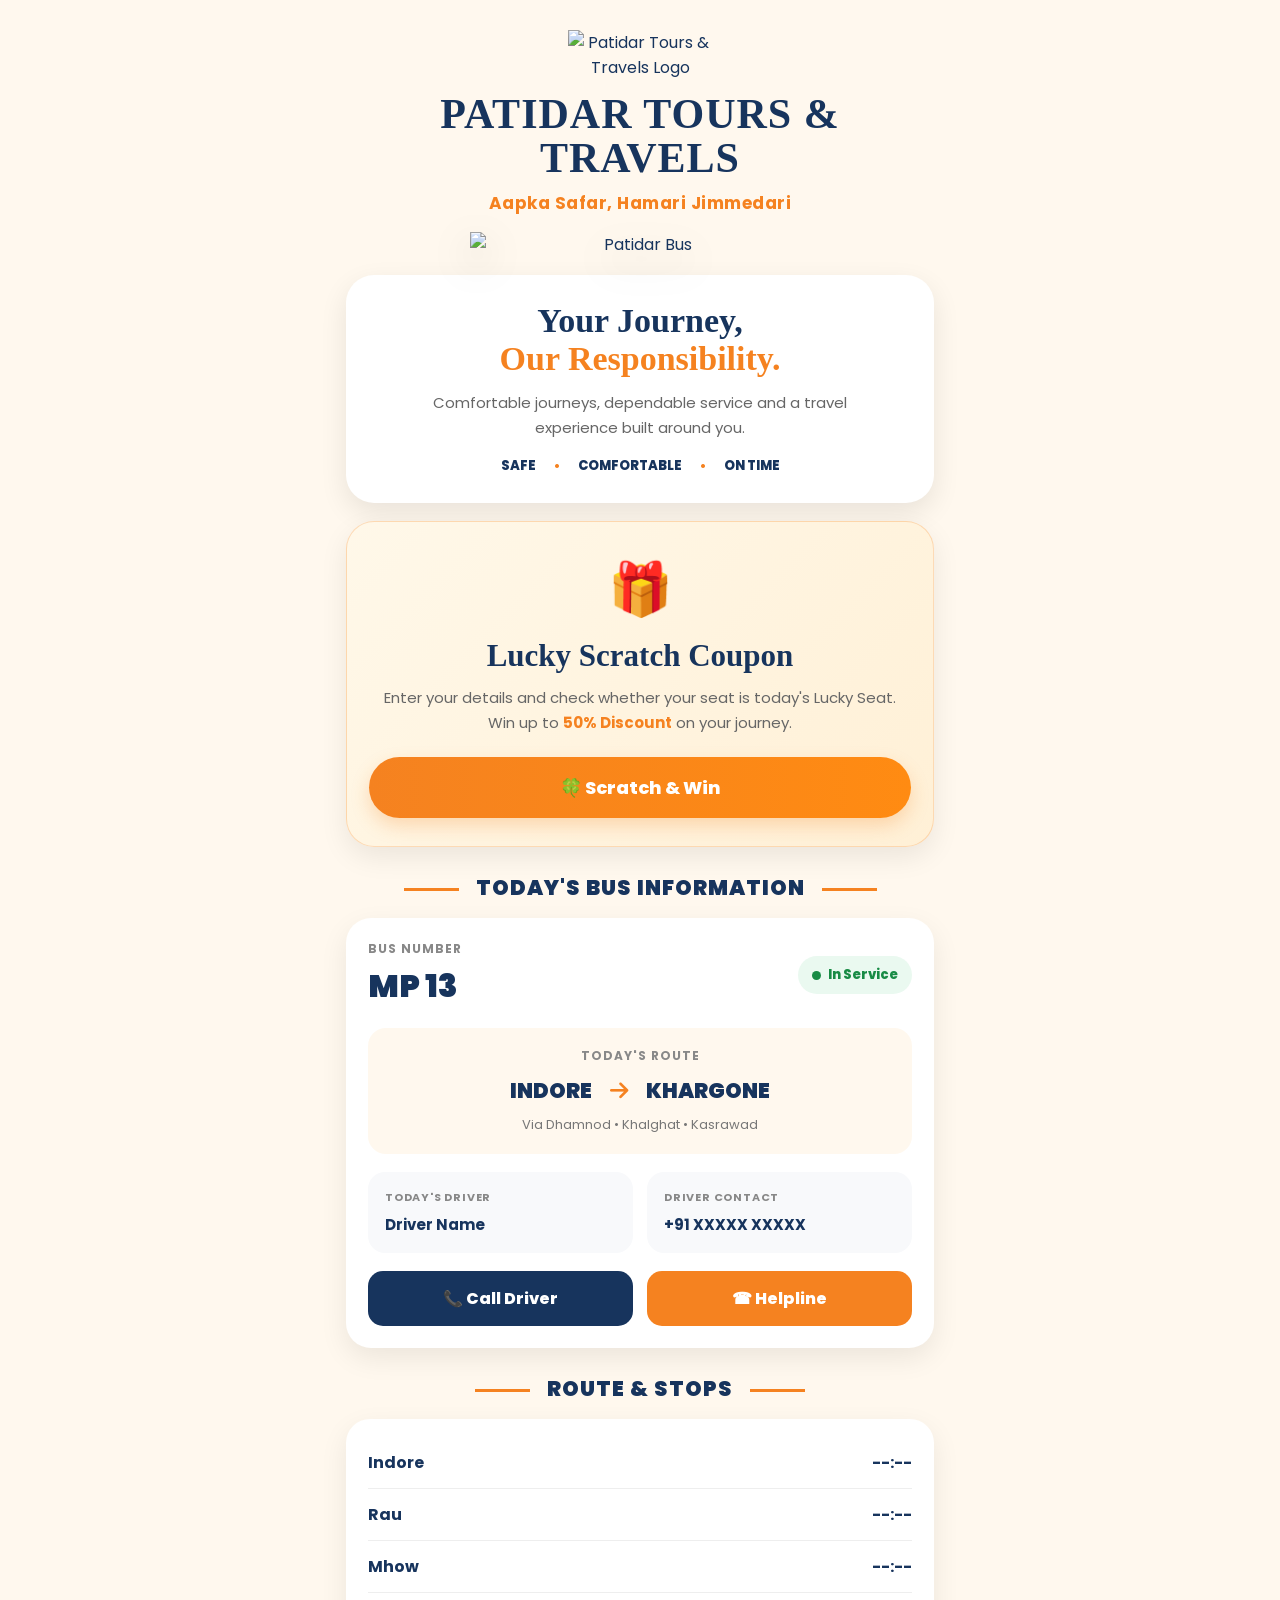
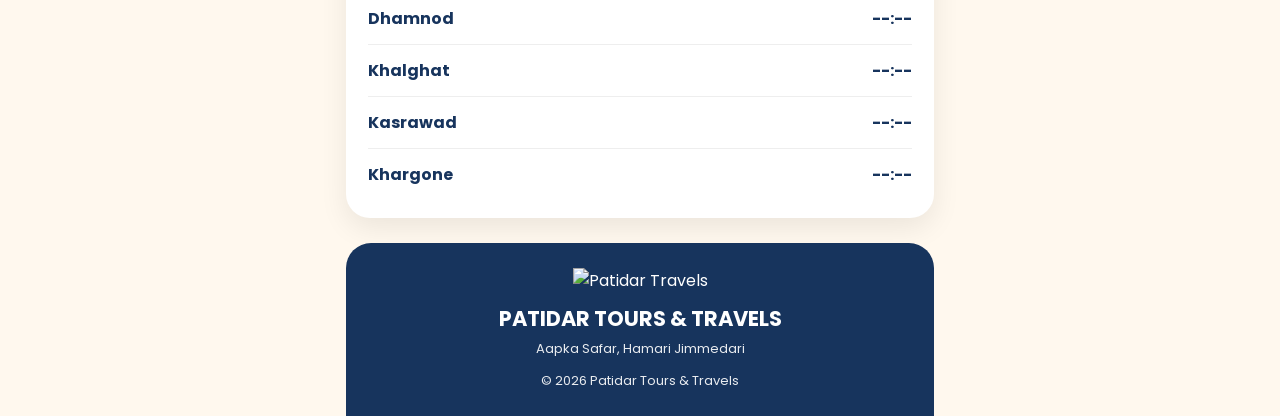
==== commit 39119aeb: "Update index.html" ====
--- a/index.html
+++ b/index.html
@@ -7,13 +7,10 @@
 
 <meta name="viewport" content="width=device-width, initial-scale=1.0">
 
-<title>Patidar Lucky Seat</title>
-
-<link rel="preconnect" href="https://fonts.googleapis.com">
-
-<link rel="preconnect" href="https://fonts.gstatic.com" crossorigin>
-
-<link href="https://fonts.googleapis.com/css2?family=Poppins:wght@300;400;500;600;700;800&display=swap" rel="stylesheet">
+<title>Patidar Tours & Travels</title>
+
+<link rel="stylesheet"
+href="https://fonts.googleapis.com/css2?family=Poppins:wght@400;500;600;700;800;900&display=swap">
 
 <link rel="stylesheet"
 href="https://cdnjs.cloudflare.com/ajax/libs/font-awesome/6.6.0/css/all.min.css">
@@ -26,46 +23,49 @@
 
 <div class="container">
 
+<!-- ================= BRAND ================= -->
+
 <header class="top-header">
 
 <div class="logo-box">
 
-<img src="patidar-logo.png" class="logo">
-
-<h1>PATIDAR TRAVELS</h1>
+<img
+src="patidar-logo.png"
+alt="Patidar Tours & Travels Logo"
+class="logo">
+
+<h1>PATIDAR TOURS &amp; TRAVELS</h1>
 
 <p>Aapka Safar, Hamari Jimmedari</p>
 
 </div>
 
+<!-- ================= BUS ================= -->
+
 <div class="bus-box">
 
-<img src="patidar-bus.png" class="bus-image">
+<img
+src="patidar-bus.png"
+alt="Patidar Bus"
+class="bus-image">
 
 </div>
 
 </header>
 
+
+<!-- ================= RESPONSIBILITY ================= -->
+
 <section class="hero-card">
 
-<div class="brand-line">
-
-PATIDAR TRAVELS
-
-</div>
-
 <h2>
-
 Your Journey,
-
 <span>Our Responsibility.</span>
-
 </h2>
 
 <p>
-
-Comfortable journeys, dependable service and a travel experience built around you.
-
+Comfortable journeys, dependable service and a travel
+experience built around you.
 </p>
 
 <div class="features">
@@ -80,42 +80,36 @@
 
 </section>
 
-    <section class="scratch-card">
+
+<!-- ================= LUCKY SCRATCH ================= -->
+
+<section class="scratch-card">
 
 <div class="gift-icon">
-
 🎁
-
-</div>
-
-<h2>
-
-Lucky Scratch Coupon
-
-</h2>
+</div>
+
+<h2>Lucky Scratch Coupon</h2>
 
 <p>
-
-Enter your details and check whether your seat is today's Lucky Seat.
-
-Win up to <strong>50% Discount</strong> on your journey.
-
+Enter your details and check whether your seat is today's
+Lucky Seat. Win up to <strong>50% Discount</strong>
+on your journey.
 </p>
 
 <a href="scratch.html" class="scratch-btn">
-
-🍀 Scratch & Win
-
+🍀 Scratch &amp; Win
 </a>
 
 </section>
 
+
+<!-- ================= TODAY'S BUS INFORMATION ================= -->
+
 <section class="bus-info">
 
 <div class="section-title">
-
 TODAY'S BUS INFORMATION
-
 </div>
 
 <div class="bus-card">
@@ -140,6 +134,9 @@
 
 </div>
 
+
+<!-- ROUTE -->
+
 <div class="route-card">
 
 <small>TODAY'S ROUTE</small>
@@ -155,12 +152,13 @@
 </div>
 
 <p>
-
 Via Dhamnod • Khalghat • Kasrawad
-
-</p>
-
-</div>
+</p>
+
+</div>
+
+
+<!-- DRIVER -->
 
 <div class="driver-grid">
 
@@ -182,18 +180,17 @@
 
 </div>
 
+
+<!-- ACTION BUTTONS -->
+
 <div class="buttons">
 
-<a href="#">
-
+<a href="tel:+91XXXXXXXXXX">
 📞 Call Driver
-
 </a>
 
-<a href="#">
-
+<a href="tel:+91XXXXXXXXXX">
 ☎ Helpline
-
 </a>
 
 </div>
@@ -202,12 +199,13 @@
 
 </section>
 
-    <section class="route-section">
+
+<!-- ================= ROUTE & STOPS ================= -->
+
+<section class="route-section">
 
 <div class="section-title">
-
-ROUTE TIMINGS
-
+ROUTE &amp; STOPS
 </div>
 
 <div class="time-card">
@@ -272,28 +270,31 @@
 
 </section>
 
+
+<!-- ================= FOOTER ================= -->
+
 <footer class="footer">
 
-<img src="patidar-logo.png" class="footer-logo">
-
-<h3>PATIDAR TRAVELS</h3>
+<img
+src="patidar-logo.png"
+alt="Patidar Travels"
+class="footer-logo">
+
+<h3>PATIDAR TOURS &amp; TRAVELS</h3>
 
 <p>
-
 Aapka Safar, Hamari Jimmedari
-
 </p>
 
 <p class="copyright">
-
-© 2026 Patidar Tours & Travels
-
+© 2026 Patidar Tours &amp; Travels
 </p>
 
 </footer>
 
 </div>
 
+
 <script src="script.js"></script>
 
 </body>
--- a/style.css
+++ b/style.css
@@ -1,422 +1,475 @@
-/* ==========================================
-   PATIDAR TOURS & TRAVELS
-   FINAL CSS
-========================================== */
-
 *{
-margin:0;
-padding:0;
-box-sizing:border-box;
+    margin:0;
+    padding:0;
+    box-sizing:border-box;
 }
 
 :root{
-
---navy:#17345D;
---orange:#F58220;
---light:#FFF8EE;
---white:#ffffff;
---text:#555555;
---shadow:0 12px 35px rgba(0,0,0,.08);
-
+    --navy:#17345d;
+    --orange:#f58220;
+    --cream:#fff8ee;
+    --white:#ffffff;
+    --green:#188b45;
+    --text:#555;
 }
 
 body{
-
-font-family:'Poppins',sans-serif;
-
-background:var(--light);
-
-color:var(--navy);
-
+    font-family:'Poppins',Arial,sans-serif;
+    background:var(--cream);
+    color:var(--navy);
 }
 
 .container{
-
-max-width:600px;
-
-margin:auto;
-
-background:var(--light);
-
-min-height:100vh;
-
-overflow:hidden;
-
-}
-
-.hero{
-
-padding:30px 20px;
-
-text-align:center;
-
-}
-/* ==========================================
-   LOGO SECTION
-========================================== */
-
-.logo-section{
-
-display:flex;
-
-flex-direction:column;
-
-align-items:center;
-
-justify-content:center;
-
-margin-bottom:25px;
-
+    width:100%;
+    max-width:620px;
+    margin:auto;
+    padding:20px 16px 0;
+}
+
+/* ================= HEADER ================= */
+
+.top-header{
+    text-align:center;
+    padding-top:10px;
+}
+
+.logo-box{
+    display:flex;
+    flex-direction:column;
+    align-items:center;
 }
 
 .logo{
-
-width:300px;
-
-max-width:95%;
-
-display:block;
-
-margin:0 auto 22px;
-
-object-fit:contain;
-
-}
-
-.logo-section h1{
-
-font-size:46px;
-
-font-weight:900;
-
-letter-spacing:1px;
-
-line-height:1.08;
-
-color:#17345D;
-
-text-align:center;
-
-margin-bottom:12px;
-
-}
-
-.logo-section h1 span{
-
-color:var(--orange);
-
-}
-
-.logo-section p{
-
-margin-top:10px;
-
-font-size:17px;
-
-font-weight:500;
-
-color:#666;
-
-text-align:center;
-
-}
-
-/* ==========================================
-   BUS IMAGE
-========================================== */
-
-.bus-section{
-
-display:flex;
-
-justify-content:center;
-
-align-items:center;
-
-width:100%;
-
-margin:28px auto 10px;
-
-}
-
-.bus{
-
-width:380px;
-
-max-width:96%;
-
-display:block;
-
-margin:auto;
-
-object-fit:contain;
-
-filter:drop-shadow(0 18px 35px rgba(0,0,0,.18));
-
-}
-
-.bus:hover{
-
-transform:scale(1.03);
-
-}
-/* ==========================================
-   HERO CARD
-========================================== */
+    width:145px;
+    height:auto;
+    display:block;
+    margin:0 auto 12px;
+}
+
+.logo-box h1{
+    order:2;
+    font-family:Georgia,serif;
+    font-size:42px;
+    line-height:1.05;
+    font-weight:900;
+    letter-spacing:1px;
+    color:var(--navy);
+    margin:0;
+}
+
+.logo-box h1::first-line{
+    color:var(--navy);
+}
+
+.logo-box p{
+    order:3;
+    margin-top:10px;
+    font-size:17px;
+    font-weight:700;
+    color:var(--orange);
+    letter-spacing:.5px;
+}
+
+.bus-box{
+    margin-top:16px;
+    display:flex;
+    justify-content:center;
+    align-items:center;
+}
+
+.bus-image{
+    width:340px;
+    max-width:90%;
+    display:block;
+    filter:drop-shadow(0 14px 18px rgba(0,0,0,.18));
+}
+
+/* ================= HERO ================= */
 
 .hero-card{
-
-background:#ffffff;
-
-border-radius:28px;
-
-padding:28px 24px;
-
-margin:20px;
-
-box-shadow:var(--shadow);
-
-text-align:center;
-
+    background:#fff;
+    margin:18px 0;
+    padding:27px 22px;
+    border-radius:28px;
+    text-align:center;
+    box-shadow:0 10px 28px rgba(0,0,0,.09);
+}
+
+.brand-line{
+    display:none;
 }
 
 .hero-card h2{
-
-font-size:44px;
-
-font-weight:900;
-
-line-height:1.08;
-
-margin-bottom:16px;
-
-color:#17345D;
-
+    font-family:Georgia,serif;
+    font-size:34px;
+    line-height:1.12;
+    font-weight:900;
+    margin-bottom:13px;
 }
 
 .hero-card h2 span{
-
-display:block;
-
-color:var(--orange);
-
+    display:block;
+    color:var(--orange);
 }
 
 .hero-card p{
-
-font-size:16px;
-
-line-height:1.8;
-
-color:#666;
-
-margin-bottom:18px;
-
+    color:#666;
+    font-size:15px;
+    line-height:1.65;
+    max-width:480px;
+    margin:0 auto 15px;
 }
 
 .features{
-
-display:flex;
-
-justify-content:center;
-
-gap:16px;
-
-flex-wrap:wrap;
-
-margin-top:10px;
-
+    display:flex;
+    justify-content:center;
+    gap:18px;
+    flex-wrap:wrap;
 }
 
 .features span{
-
-font-size:15px;
-
-font-weight:700;
-
-letter-spacing:.5px;
-
-color:#17345D;
-
-}
-
-.features span::before{
-
-content:"● ";
-
-color:var(--orange);
-
-}
-
-/* ==========================
-   HERO CARD
-========================== */
-
-.hero-card{
-
-background:#fff;
-
-margin:20px;
-
-padding:30px 22px;
-
-border-radius:28px;
-
-box-shadow:0 12px 35px rgba(0,0,0,.08);
-
-text-align:center;
-
-}
-
-.hero-card h2{
-
-font-size:38px;
-
-line-height:1.15;
-
-font-weight:800;
-
-color:#17345D;
-
-margin-bottom:14px;
-
-}
-
-.hero-card h2 span{
-
-display:block;
-
-color:#F58220;
-
-}
-
-.hero-card p{
-
-font-size:16px;
-
-line-height:1.7;
-
-color:#666;
-
-margin-bottom:18px;
-
-}
-
-.features{
-
-display:flex;
-
-justify-content:center;
-
-gap:18px;
-
-flex-wrap:wrap;
-
-}
-
-.features span{
-
-font-size:13px;
-
-font-weight:700;
-
-color:#17345D;
-
-}
-
-.features span::before{
-
-content:"● ";
-
-color:#F58220;
-
-}
-/* ==========================
-   LUCKY SCRATCH CARD
-========================== */
+    font-size:13px;
+    font-weight:800;
+    color:var(--navy);
+}
+
+.features span:not(:last-child)::after{
+    content:"•";
+    color:var(--orange);
+    margin-left:18px;
+}
+
+/* ================= SCRATCH ================= */
 
 .scratch-card{
-
-background:linear-gradient(135deg,#FFF8EE,#FFF2D8);
-
-margin:20px;
-
-padding:28px 22px;
-
-border-radius:28px;
-
-text-align:center;
-
-box-shadow:0 12px 35px rgba(0,0,0,.08);
-
-border:2px solid rgba(245,130,32,.18);
-
+    background:linear-gradient(135deg,#fff8e9,#fff0d6);
+    margin:18px 0 25px;
+    padding:28px 22px;
+    border-radius:28px;
+    text-align:center;
+    border:1px solid rgba(245,130,32,.25);
+    box-shadow:0 10px 28px rgba(0,0,0,.08);
 }
 
 .gift-icon{
-
-font-size:48px;
-
-margin-bottom:14px;
-
+    font-size:52px;
+    margin-bottom:10px;
 }
 
 .scratch-card h2{
-
-font-size:30px;
-
-font-weight:800;
-
-color:#17345D;
-
-margin-bottom:12px;
-
+    font-family:Georgia,serif;
+    font-size:31px;
+    font-weight:900;
+    margin-bottom:12px;
 }
 
 .scratch-card p{
-
-font-size:16px;
-
-line-height:1.7;
-
-color:#666;
-
-margin-bottom:22px;
-
+    color:#666;
+    font-size:15px;
+    line-height:1.65;
+    margin-bottom:22px;
 }
 
 .scratch-card strong{
-
-color:#F58220;
-
-}
-
-.scratch-card a{
-
-display:block;
-
-background:#F58220;
-
-color:#fff;
-
-text-decoration:none;
-
-font-size:20px;
-
-font-weight:700;
-
-padding:18px;
-
-border-radius:50px;
-
-transition:.3s;
-
-}
-
-.scratch-card a:hover{
-
-background:#d96d0d;
-
-transform:translateY(-2px);
-
-}
+    color:var(--orange);
+}
+
+.scratch-btn{
+    display:block;
+    width:100%;
+    padding:17px 20px;
+    border-radius:50px;
+    background:linear-gradient(90deg,#f58220,#ff8b12);
+    color:#fff;
+    text-decoration:none;
+    font-size:18px;
+    font-weight:800;
+    box-shadow:0 8px 18px rgba(245,130,32,.25);
+}
+
+/* ================= TODAY BUS INFORMATION ================= */
+
+.bus-info{
+    margin-top:5px;
+}
+
+.section-title{
+    text-align:center;
+    position:relative;
+    margin:25px 0 15px;
+    color:var(--navy);
+    font-size:21px;
+    font-weight:900;
+    letter-spacing:1px;
+}
+
+.section-title::before,
+.section-title::after{
+    content:"";
+    display:inline-block;
+    width:55px;
+    height:3px;
+    background:var(--orange);
+    vertical-align:middle;
+    margin:0 12px;
+}
+
+.bus-card{
+    background:#fff;
+    margin:0;
+    padding:22px;
+    border-radius:25px;
+    box-shadow:0 10px 28px rgba(0,0,0,.08);
+}
+
+.bus-head{
+    display:flex;
+    justify-content:space-between;
+    align-items:center;
+    margin-bottom:18px;
+}
+
+.bus-number small{
+    display:block;
+    color:#888;
+    font-size:12px;
+    font-weight:700;
+    letter-spacing:1px;
+}
+
+.bus-number h2{
+    font-size:32px;
+    font-weight:900;
+    margin-top:4px;
+}
+
+.status{
+    display:flex;
+    align-items:center;
+    gap:7px;
+    padding:9px 14px;
+    border-radius:30px;
+    background:#eaf9f0;
+    color:var(--green);
+    font-size:13px;
+    font-weight:800;
+}
+
+.dot{
+    width:9px;
+    height:9px;
+    border-radius:50%;
+    background:var(--green);
+}
+
+.route-card{
+    background:#fff8ee;
+    border-radius:18px;
+    padding:19px;
+    margin-bottom:18px;
+    text-align:center;
+}
+
+.route-card small{
+    display:block;
+    color:#888;
+    font-size:12px;
+    font-weight:700;
+    letter-spacing:1px;
+    margin-bottom:10px;
+}
+
+.route-line{
+    display:flex;
+    justify-content:center;
+    align-items:center;
+    gap:18px;
+    font-size:21px;
+    font-weight:900;
+}
+
+.route-line i{
+    color:var(--orange);
+}
+
+.route-card p{
+    margin-top:9px;
+    color:#777;
+    font-size:13px;
+}
+
+/* DRIVER */
+
+.driver-grid{
+    display:grid;
+    grid-template-columns:1fr 1fr;
+    gap:14px;
+}
+
+.driver-box{
+    background:#f8f9fb;
+    border-radius:17px;
+    padding:17px;
+}
+
+.driver-box small{
+    display:block;
+    color:#888;
+    font-size:11px;
+    font-weight:700;
+    letter-spacing:.8px;
+    margin-bottom:7px;
+}
+
+.driver-box h3{
+    font-size:15px;
+    color:var(--navy);
+}
+
+/* BUTTONS */
+
+.buttons{
+    display:grid;
+    grid-template-columns:1fr 1fr;
+    gap:14px;
+    margin-top:18px;
+}
+
+.buttons a{
+    text-decoration:none;
+    text-align:center;
+    padding:15px;
+    border-radius:15px;
+    font-weight:800;
+    color:#fff;
+}
+
+.buttons a:first-child{
+    background:var(--navy);
+}
+
+.buttons a:last-child{
+    background:var(--orange);
+}
+
+/* ================= ROUTE ================= */
+
+.route-section{
+    margin-top:10px;
+}
+
+.time-card{
+    background:#fff;
+    border-radius:24px;
+    padding:18px 22px;
+    box-shadow:0 10px 28px rgba(0,0,0,.08);
+}
+
+.time-row{
+    display:flex;
+    justify-content:space-between;
+    align-items:center;
+    padding:13px 0;
+    border-bottom:1px solid #eee;
+    font-size:16px;
+    font-weight:700;
+}
+
+.time-row:last-child{
+    border-bottom:0;
+}
+
+/* ================= FOOTER ================= */
+
+.footer{
+    margin:25px 0 0;
+    padding:25px 20px;
+    background:var(--navy);
+    border-radius:25px 25px 0 0;
+    text-align:center;
+    color:#fff;
+}
+
+.footer-logo{
+    width:105px;
+    margin-bottom:10px;
+}
+
+.footer h3{
+    font-size:21px;
+    margin-bottom:5px;
+}
+
+.footer p{
+    font-size:13px;
+    opacity:.9;
+}
+
+.copyright{
+    margin-top:12px;
+    opacity:.65;
+}
+
+/* ================= MOBILE ================= */
+
+@media(max-width:600px){
+
+    .container{
+        padding:16px 14px 0;
+    }
+
+    .logo{
+        width:125px;
+    }
+
+    .logo-box h1{
+        font-size:32px;
+    }
+
+    .logo-box p{
+        font-size:14px;
+    }
+
+    .bus-image{
+        width:310px;
+    }
+
+    .hero-card{
+        padding:25px 18px;
+    }
+
+    .hero-card h2{
+        font-size:31px;
+    }
+
+    .scratch-card h2{
+        font-size:28px;
+    }
+
+    .section-title{
+        font-size:19px;
+    }
+
+    .section-title::before,
+    .section-title::after{
+        width:35px;
+        margin:0 7px;
+    }
+
+    .bus-number h2{
+        font-size:28px;
+    }
+
+    .route-line{
+        font-size:18px;
+        gap:10px;
+    }
+
+    .driver-grid{
+        grid-template-columns:1fr;
+    }
+
+    .buttons{
+        grid-template-columns:1fr 1fr;
+    }
+}
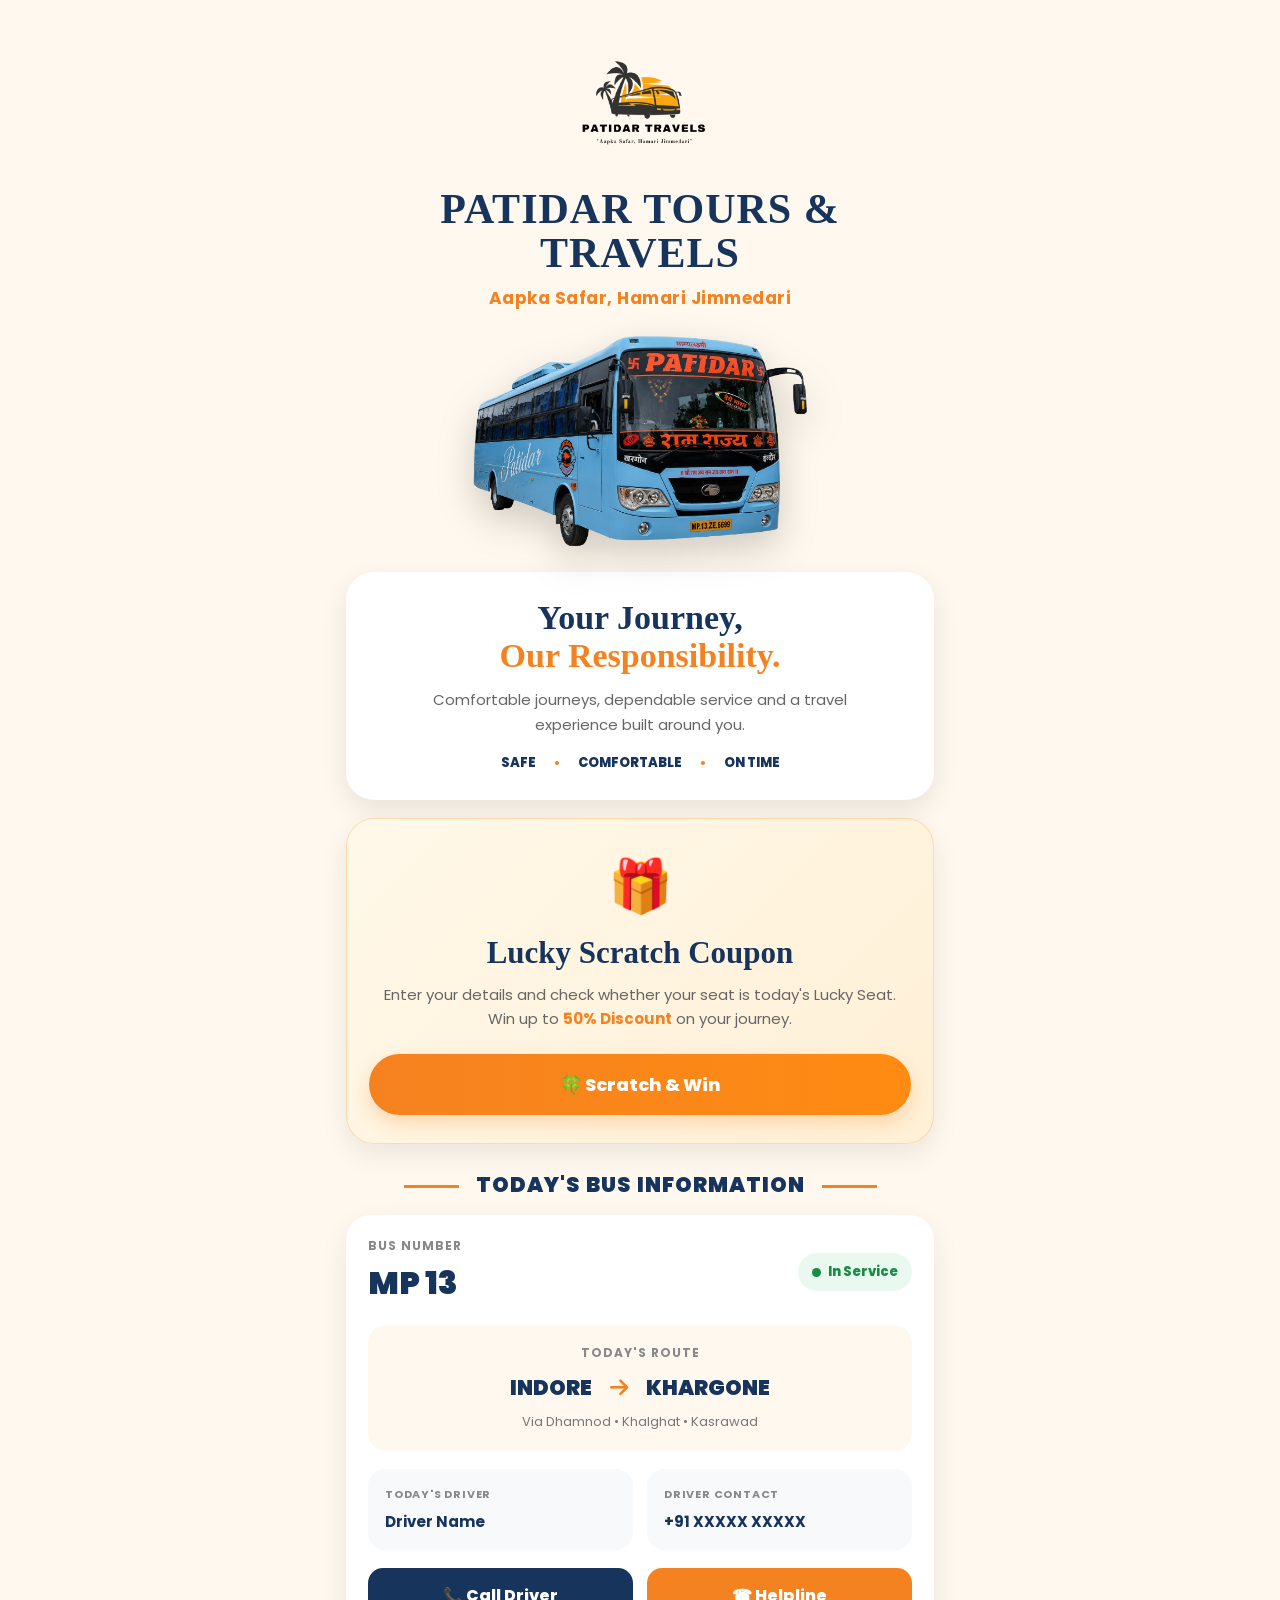
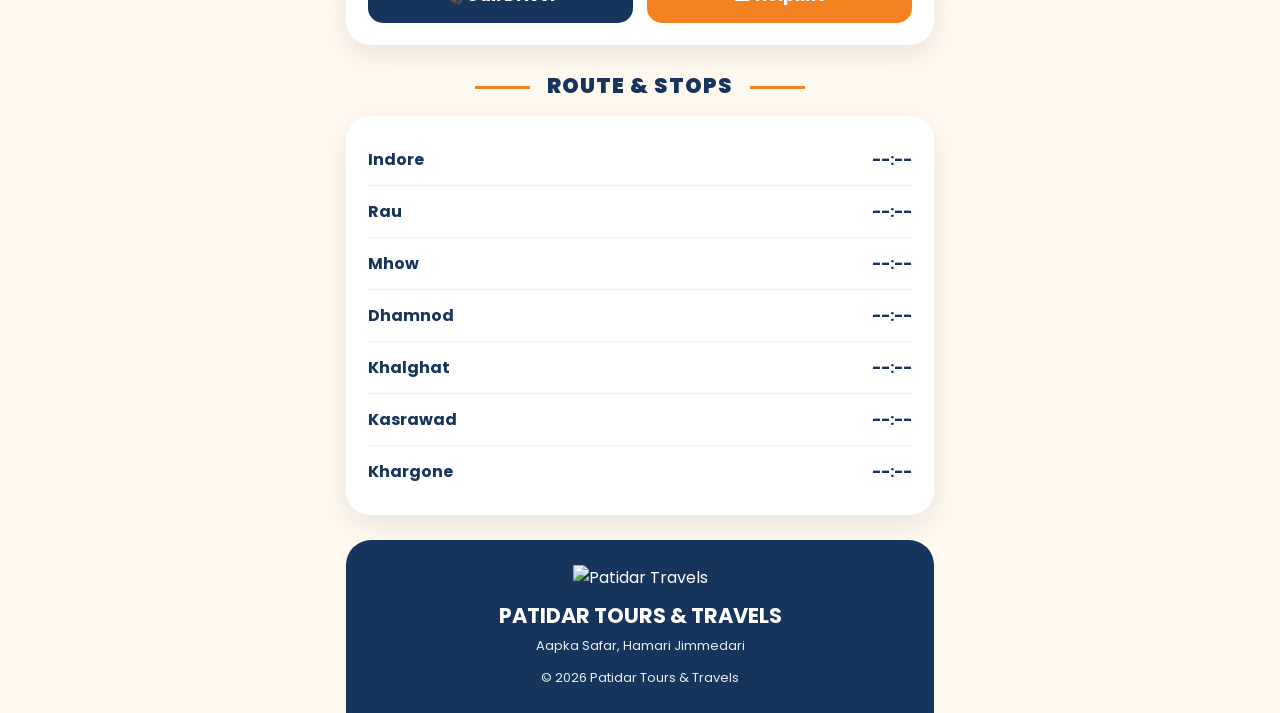
==== commit 6f82a283: "Update index.html" ====
--- a/index.html
+++ b/index.html
@@ -30,12 +30,11 @@
 <div class="logo-box">
 
 <img
-src="patidar-logo.png"
+src="patidar-logo.png.png"
 alt="Patidar Tours & Travels Logo"
 class="logo">
 
-<h1>PATIDAR TOURS &amp; TRAVELS</h1>
-
+<h1 class="company-name">PATIDAR TOURS &amp; TRAVELS</h1>
 <p>Aapka Safar, Hamari Jimmedari</p>
 
 </div>
@@ -45,7 +44,7 @@
 <div class="bus-box">
 
 <img
-src="patidar-bus.png"
+src="patidar-bus.png.png"
 alt="Patidar Bus"
 class="bus-image">
 
--- a/style.css
+++ b/style.css
@@ -473,3 +473,10 @@
         grid-template-columns:1fr 1fr;
     }
 }
+.company-name {
+  text-align: center;
+  font-size: 32px;
+  font-weight: 800;
+  letter-spacing: 1px;
+  line-height: 1.15;
+}
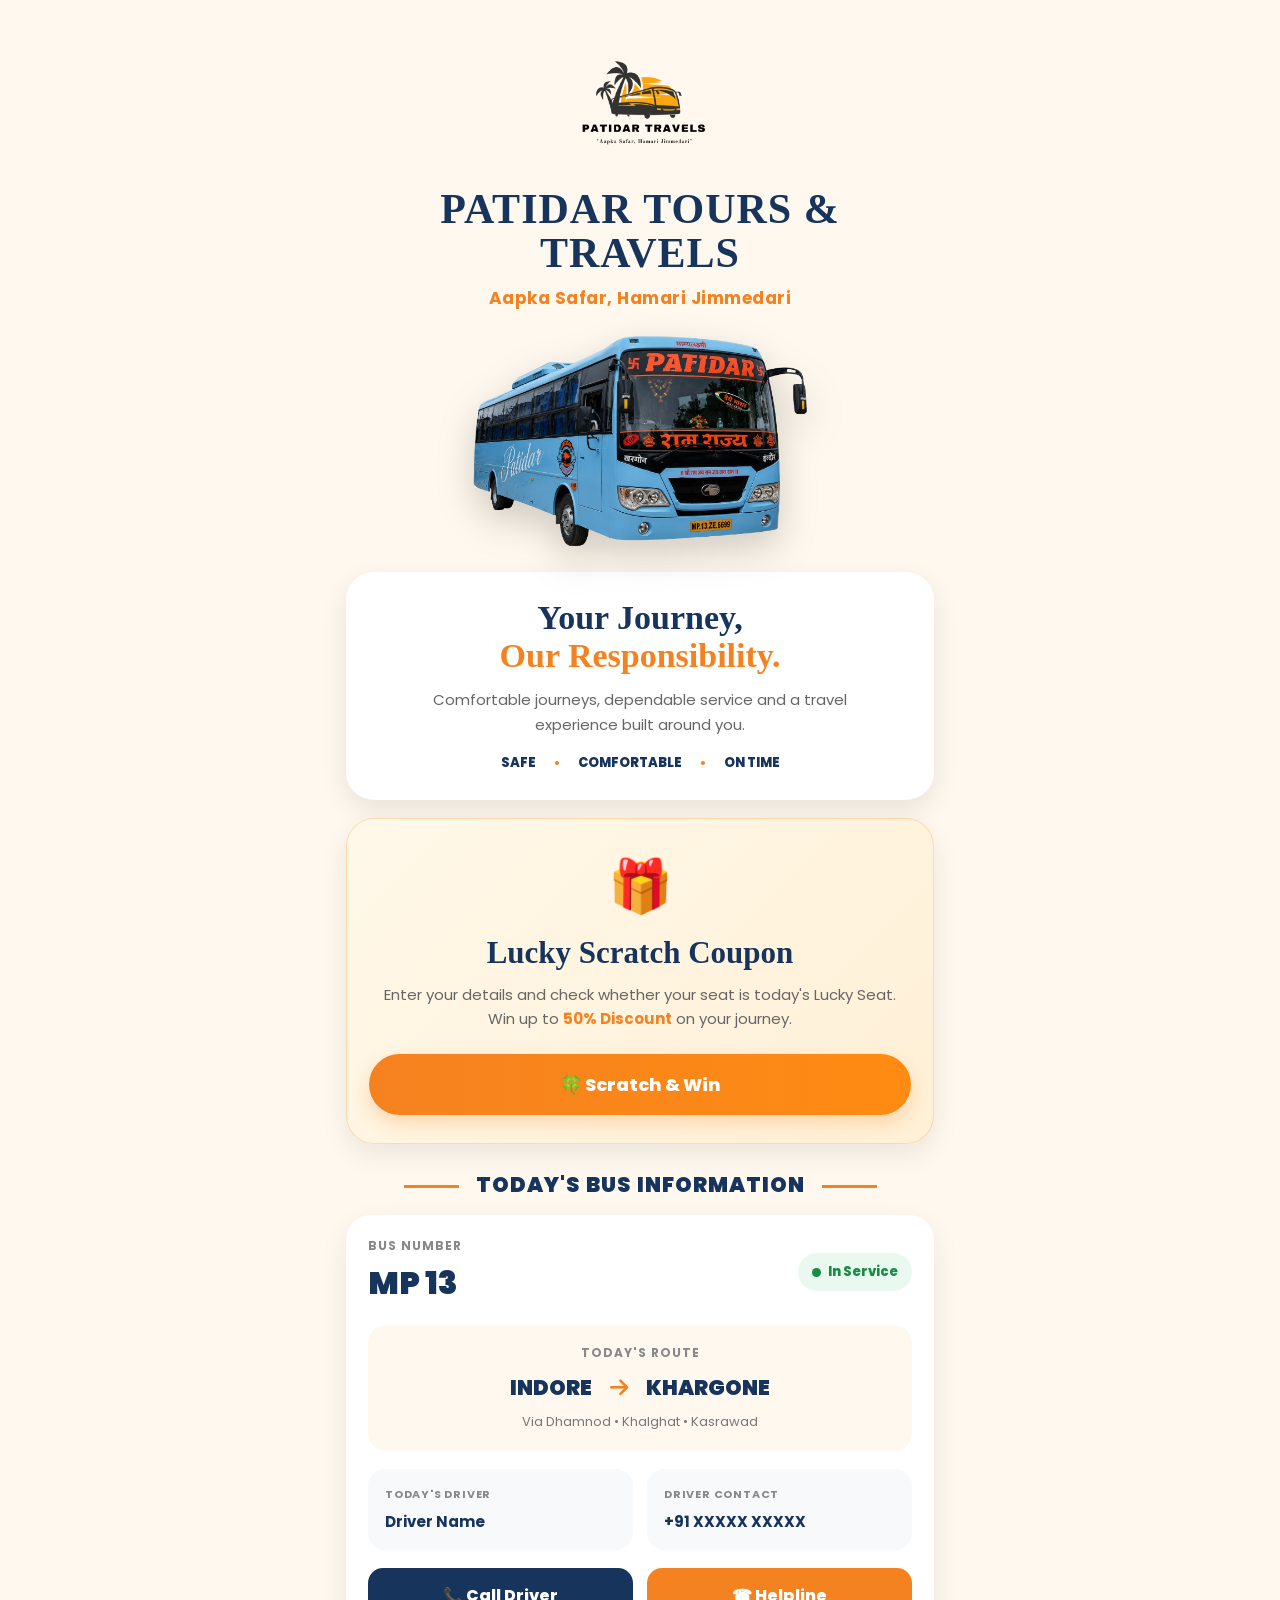
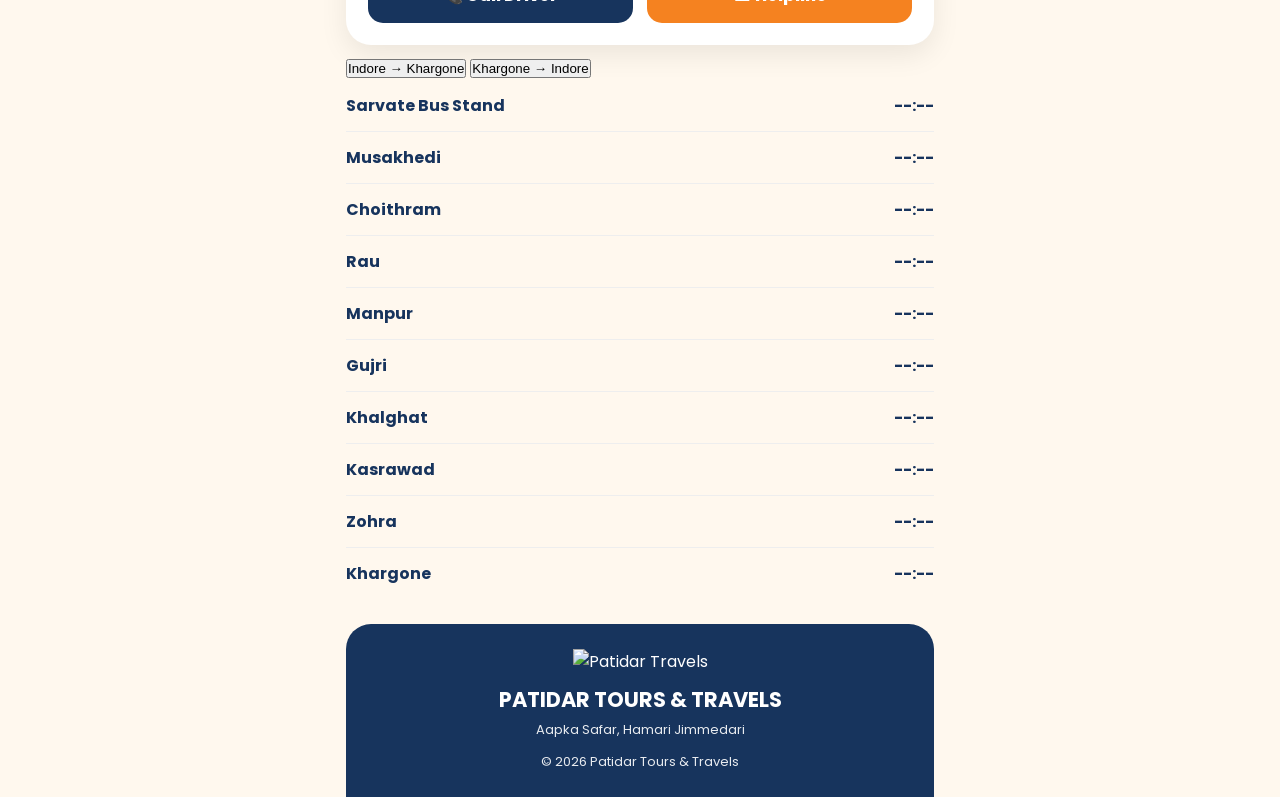
==== commit a56abb0c: "Update index.html" ====
--- a/index.html
+++ b/index.html
@@ -201,73 +201,159 @@
 
 <!-- ================= ROUTE & STOPS ================= -->
 
+<!-- ROUTE & STOPS -->
 <section class="route-section">
 
-<div class="section-title">
-ROUTE &amp; STOPS
-</div>
-
-<div class="time-card">
-
-<div class="time-row">
-
-<span>Indore</span>
-
-<span>--:--</span>
-
-</div>
-
-<div class="time-row">
-
-<span>Rau</span>
-
-<span>--:--</span>
-
-</div>
-
-<div class="time-row">
-
-<span>Mhow</span>
-
-<span>--:--</span>
-
-</div>
-
-<div class="time-row">
-
-<span>Dhamnod</span>
-
-<span>--:--</span>
-
-</div>
-
-<div class="time-row">
-
-<span>Khalghat</span>
-
-<span>--:--</span>
-
-</div>
-
-<div class="time-row">
-
-<span>Kasrawad</span>
-
-<span>--:--</span>
-
-</div>
-
-<div class="time-row">
-
-<span>Khargone</span>
-
-<span>--:--</span>
-
-</div>
-
-</div>
+  <div class="route-switch">
+    <button type="button" class="route-btn active" onclick="showRoute('indore')">
+      Indore → Khargone
+    </button>
+
+    <button type="button" class="route-btn" onclick="showRoute('khargone')">
+      Khargone → Indore
+    </button>
+  </div>
+
+  <!-- INDORE TO KHARGONE -->
+  <div id="indoreRoute" class="route-list">
+
+    <div class="time-row">
+      <span>Sarvate Bus Stand</span>
+      <span>--:--</span>
+    </div>
+
+    <div class="time-row">
+      <span>Musakhedi</span>
+      <span>--:--</span>
+    </div>
+
+    <div class="time-row">
+      <span>Choithram</span>
+      <span>--:--</span>
+    </div>
+
+    <div class="time-row">
+      <span>Rau</span>
+      <span>--:--</span>
+    </div>
+
+    <div class="time-row">
+      <span>Manpur</span>
+      <span>--:--</span>
+    </div>
+
+    <div class="time-row">
+      <span>Gujri</span>
+      <span>--:--</span>
+    </div>
+
+    <div class="time-row">
+      <span>Khalghat</span>
+      <span>--:--</span>
+    </div>
+
+    <div class="time-row">
+      <span>Kasrawad</span>
+      <span>--:--</span>
+    </div>
+
+    <div class="time-row">
+      <span>Zohra</span>
+      <span>--:--</span>
+    </div>
+
+    <div class="time-row">
+      <span>Khargone</span>
+      <span>--:--</span>
+    </div>
+
+  </div>
+
+
+  <!-- KHARGONE TO INDORE -->
+  <div id="khargoneRoute" class="route-list" style="display:none;">
+
+    <div class="time-row">
+      <span>Khargone</span>
+      <span>--:--</span>
+    </div>
+
+    <div class="time-row">
+      <span>Zohra</span>
+      <span>--:--</span>
+    </div>
+
+    <div class="time-row">
+      <span>Kasrawad</span>
+      <span>--:--</span>
+    </div>
+
+    <div class="time-row">
+      <span>Khalghat</span>
+      <span>--:--</span>
+    </div>
+
+    <div class="time-row">
+      <span>Gujri</span>
+      <span>--:--</span>
+    </div>
+
+    <div class="time-row">
+      <span>Manpur</span>
+      <span>--:--</span>
+    </div>
+
+    <div class="time-row">
+      <span>Rau</span>
+      <span>--:--</span>
+    </div>
+
+    <div class="time-row">
+      <span>Choithram</span>
+      <span>--:--</span>
+    </div>
+
+    <div class="time-row">
+      <span>Musakhedi</span>
+      <span>--:--</span>
+    </div>
+
+    <div class="time-row">
+      <span>Sarvate Bus Stand</span>
+      <span>--:--</span>
+    </div>
+
+  </div>
 
 </section>
+
+<script>
+function showRoute(route) {
+
+  const indoreRoute = document.getElementById("indoreRoute");
+  const khargoneRoute = document.getElementById("khargoneRoute");
+
+  const buttons = document.querySelectorAll(".route-btn");
+
+  if (route === "indore") {
+
+    indoreRoute.style.display = "block";
+    khargoneRoute.style.display = "none";
+
+    buttons[0].classList.add("active");
+    buttons[1].classList.remove("active");
+
+  } else {
+
+    indoreRoute.style.display = "none";
+    khargoneRoute.style.display = "block";
+
+    buttons[0].classList.remove("active");
+    buttons[1].classList.add("active");
+
+  }
+}
+</script>
 
 
 <!-- ================= FOOTER ================= -->
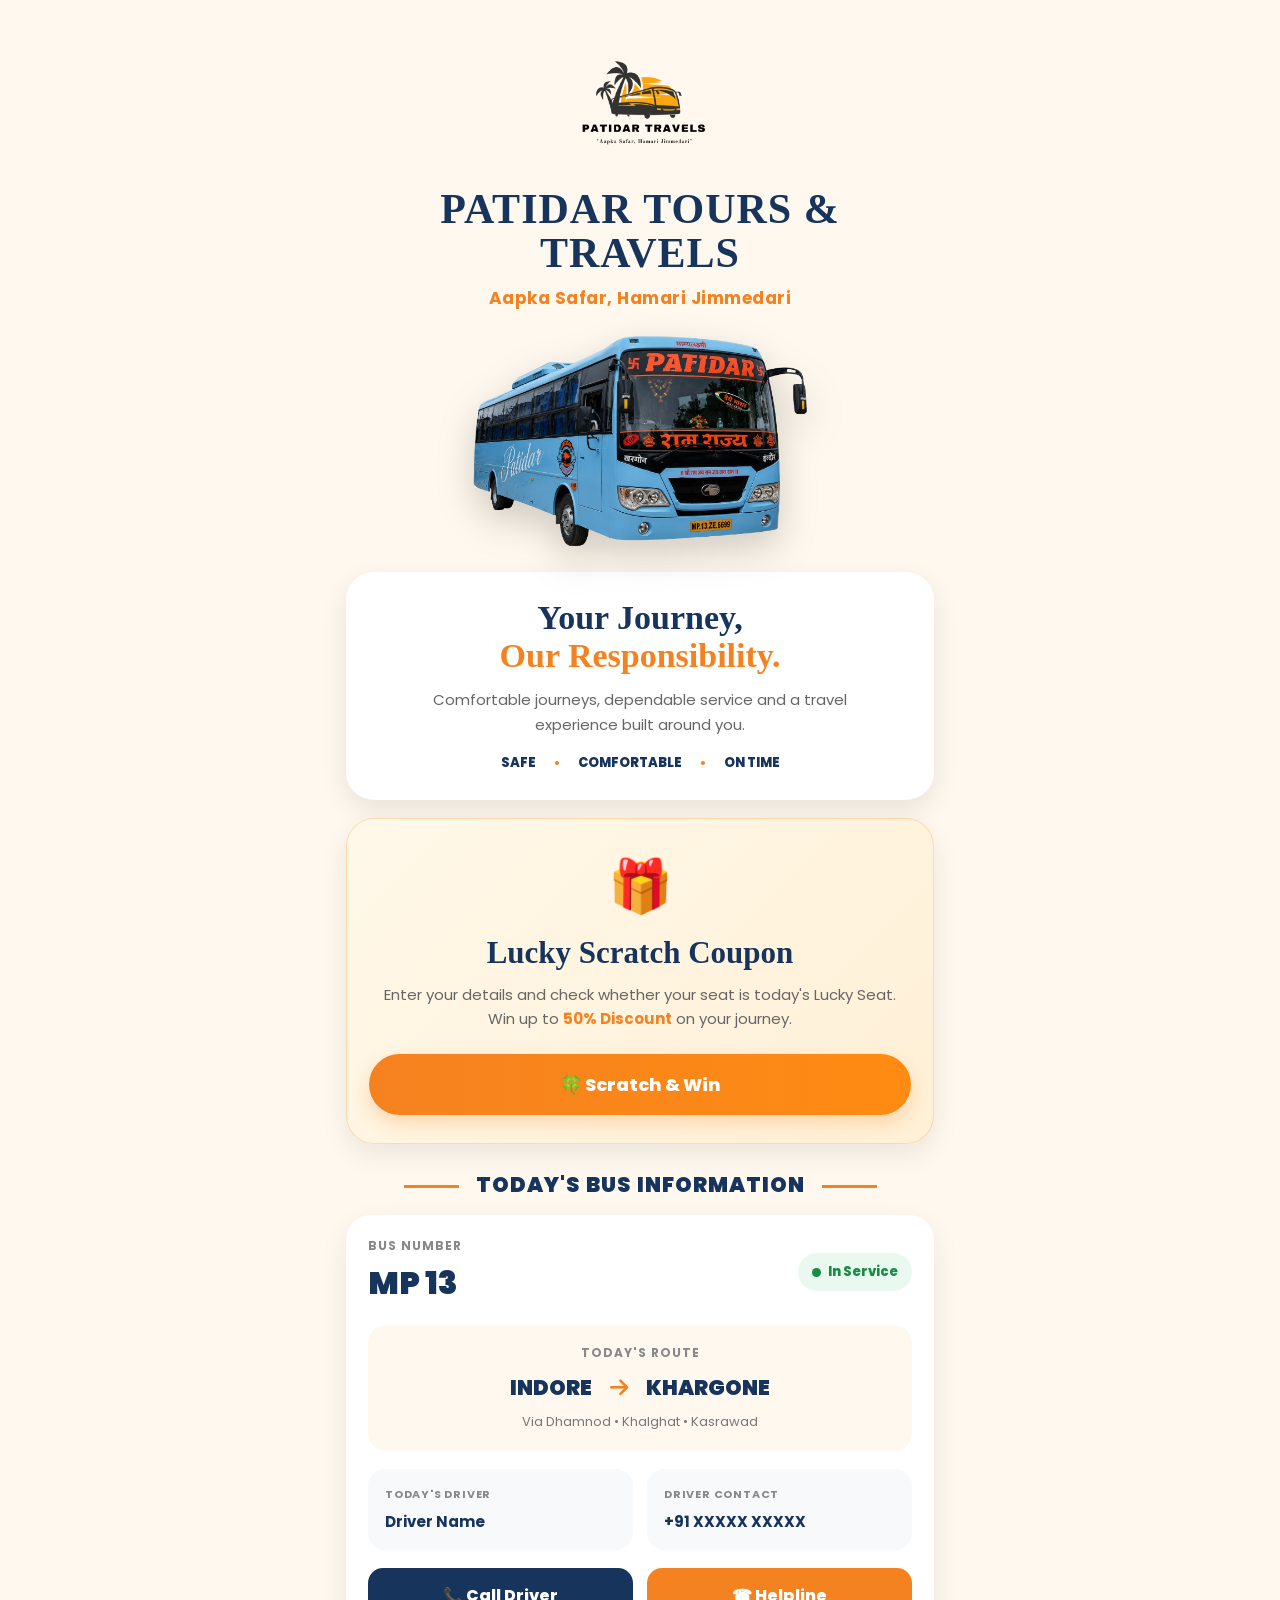
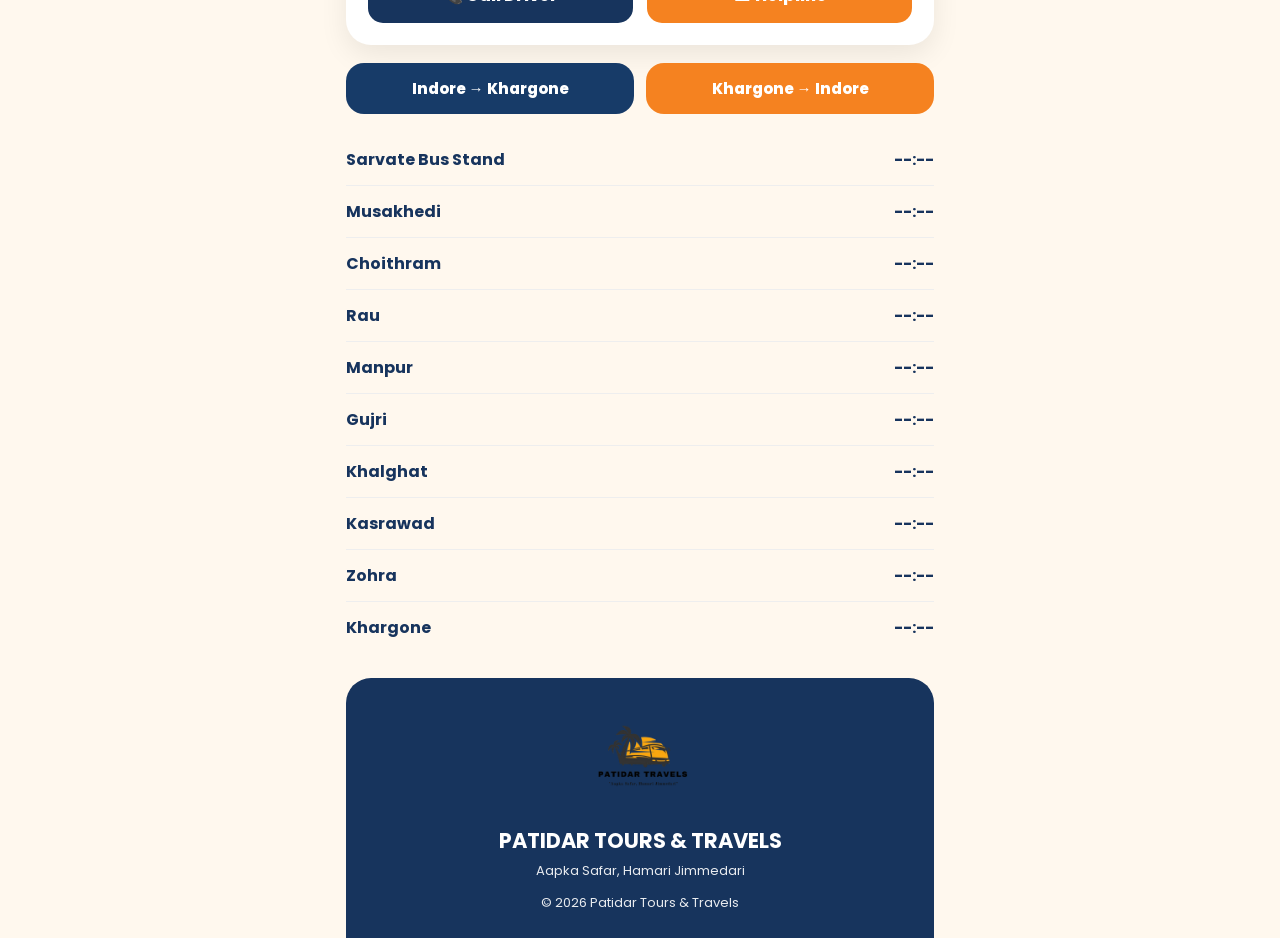
==== commit 410a99e3: "Update index.html" ====
--- a/index.html
+++ b/index.html
@@ -361,7 +361,7 @@
 <footer class="footer">
 
 <img
-src="patidar-logo.png"
+src="patidar-logo.png.png"
 alt="Patidar Travels"
 class="footer-logo">
 
--- a/style.css
+++ b/style.css
@@ -480,3 +480,37 @@
   letter-spacing: 1px;
   line-height: 1.15;
 }
+.route-switch {
+  display: flex;
+  gap: 12px;
+  margin: 18px 0 20px;
+}
+
+.route-btn {
+  flex: 1;
+  border: none;
+  border-radius: 18px;
+  padding: 14px 10px;
+  font-family: inherit;
+  font-size: 15px;
+  font-weight: 800;
+  color: #fff;
+  cursor: pointer;
+  transition: 0.2s ease;
+}
+
+.route-btn:first-child {
+  background: #173b68;
+}
+
+.route-btn:last-child {
+  background: #f58220;
+}
+
+.route-btn:hover {
+  transform: translateY(-1px);
+}
+
+.route-btn:active {
+  transform: scale(0.98);
+}
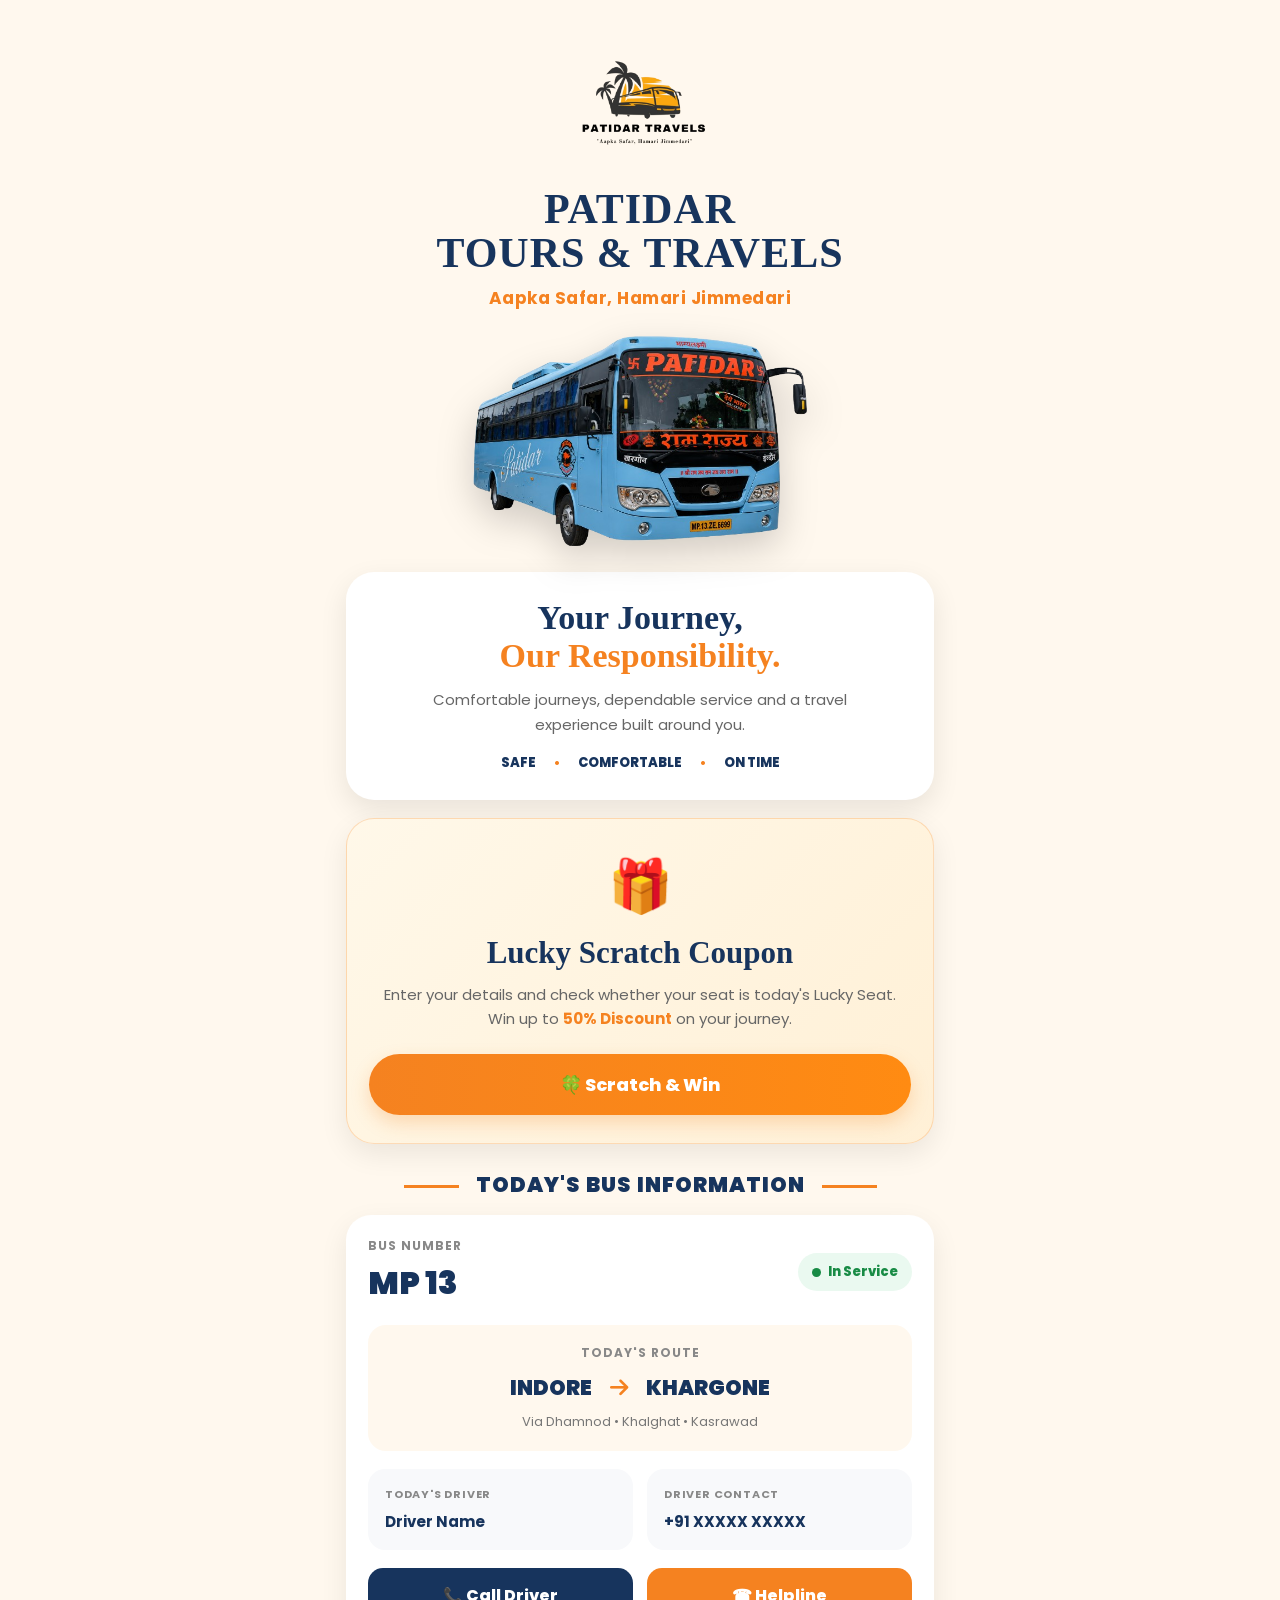
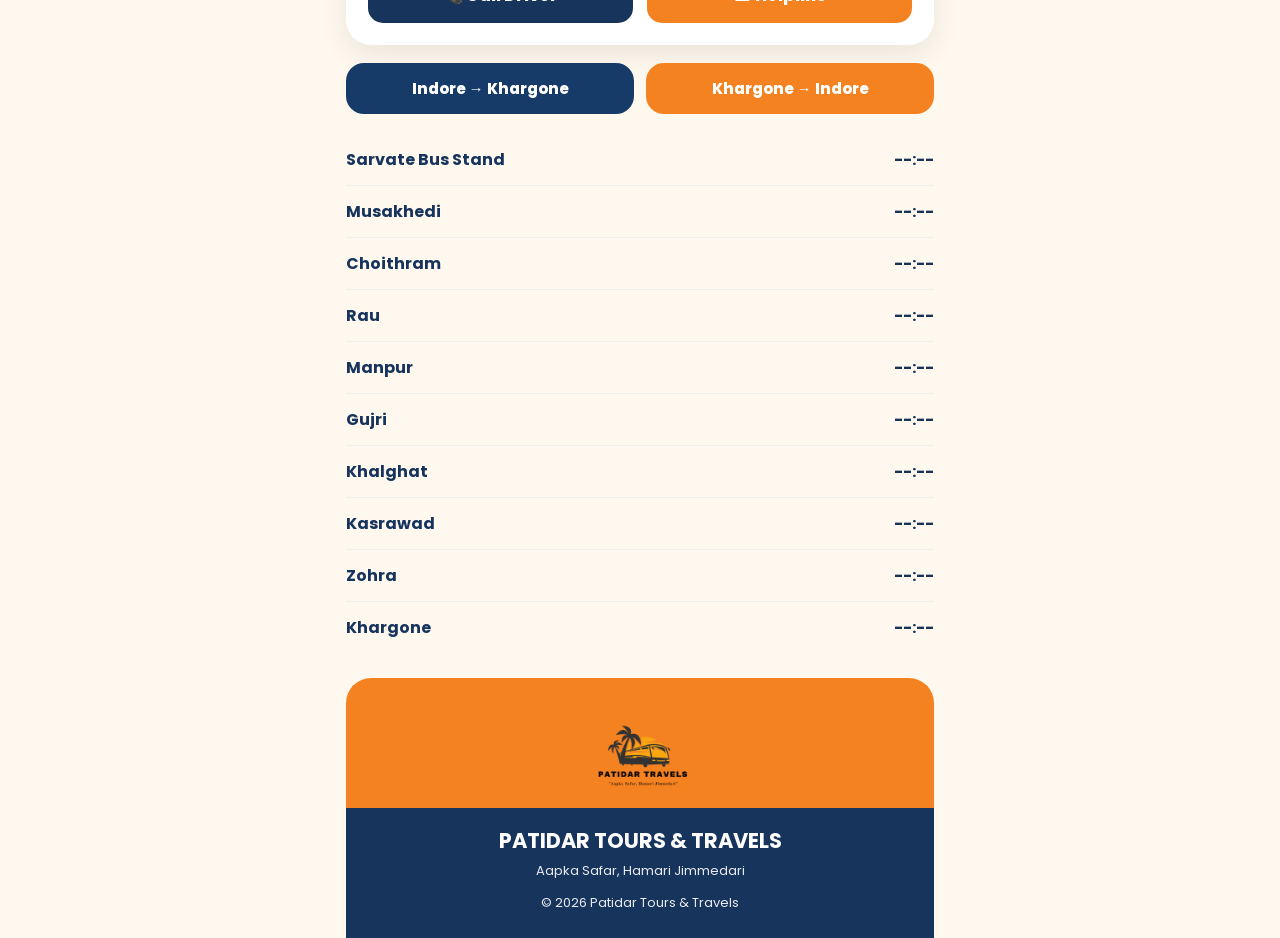
==== commit 77861ccd: "Update index.html" ====
--- a/index.html
+++ b/index.html
@@ -34,7 +34,7 @@
 alt="Patidar Tours & Travels Logo"
 class="logo">
 
-<h1 class="company-name">PATIDAR TOURS &amp; TRAVELS</h1>
+<h1 class="company-name">PATIDAR<br><span class="brand-subtitle">TOURS &amp; TRAVELS</span></h1>
 <p>Aapka Safar, Hamari Jimmedari</p>
 
 </div>
--- a/style.css
+++ b/style.css
@@ -384,7 +384,7 @@
 .footer{
     margin:25px 0 0;
     padding:25px 20px;
-    background:var(--navy);
+   background:linear-gradient(to bottom, #F58220 0%, #F58220 50%, var(--navy) 50%, var(--navy) 100%);
     border-radius:25px 25px 0 0;
     text-align:center;
     color:#fff;
